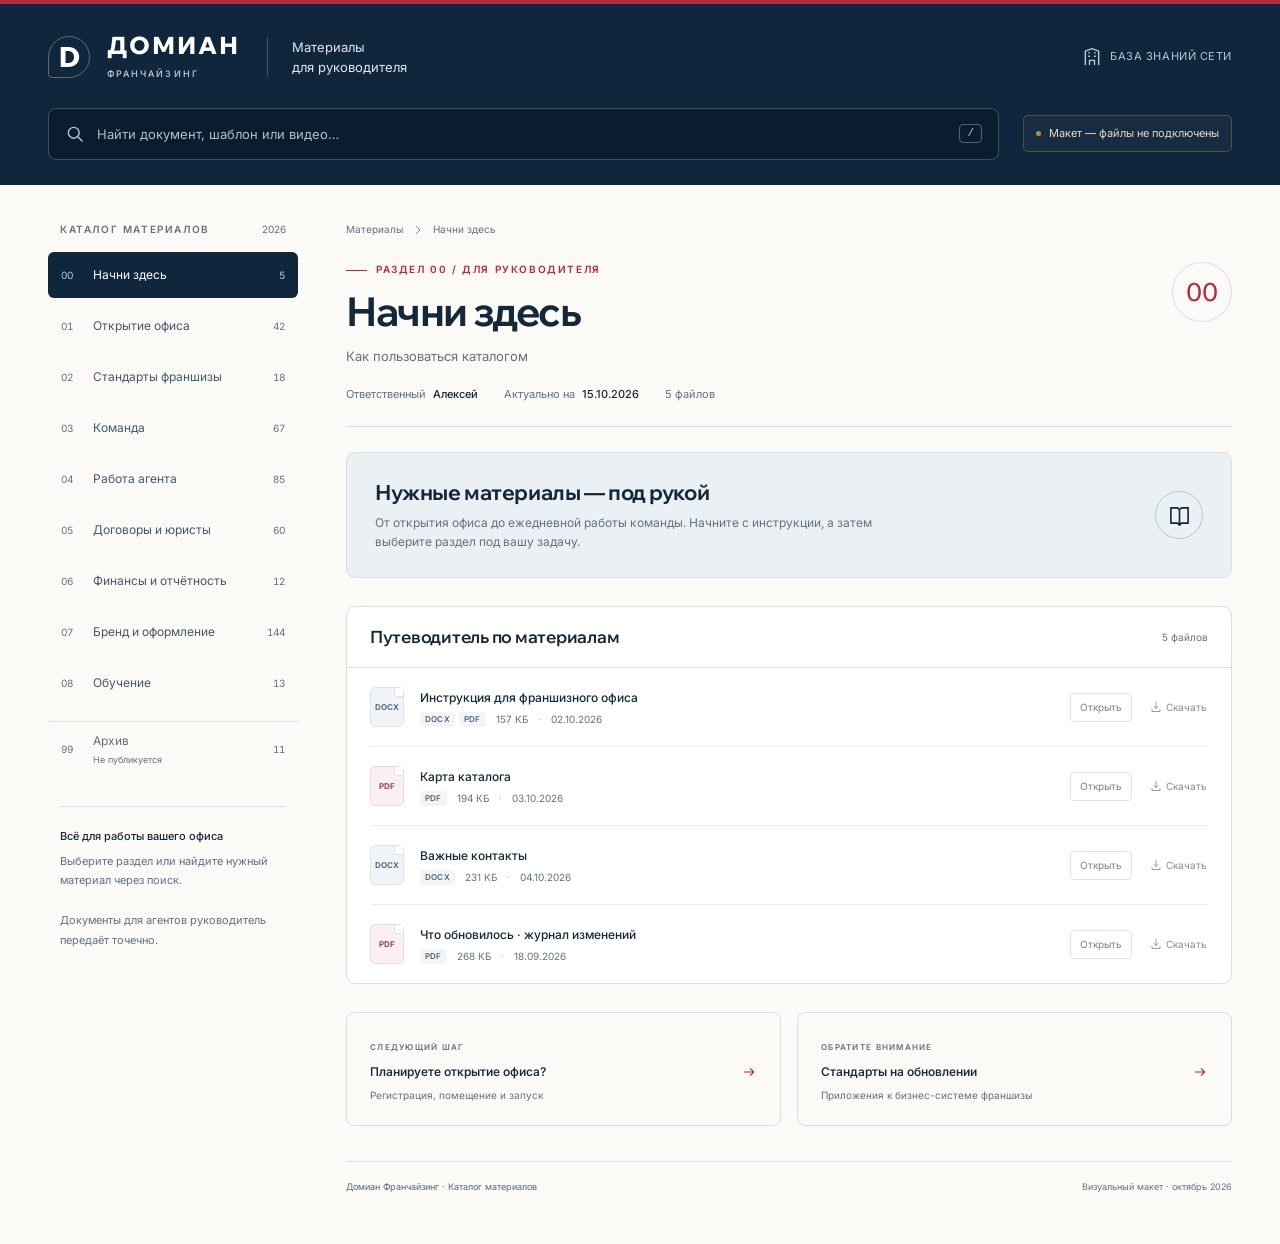
==== mockup/index.html @ 54fdcfd4 "Add franchise materials catalog visual mockup" ====
<!doctype html>
<html lang="ru">
<head>
  <meta charset="utf-8">
  <meta name="viewport" content="width=device-width, initial-scale=1">
  <meta name="theme-color" content="#10263c">
  <meta name="description" content="Визуальный макет каталога материалов Домиан Франчайзинг для руководителей офисов. Файлы не подключены.">
  <title>Материалы для руководителя — Домиан Франчайзинг</title>
  <link rel="preconnect" href="https://fonts.googleapis.com">
  <link rel="preconnect" href="https://fonts.gstatic.com" crossorigin>
  <link href="https://fonts.googleapis.com/css2?family=Inter:wght@400;450;500;550;600;650;700&family=Wix+Madefor+Display:wght@400;500;600;700;800&display=swap" rel="stylesheet">
  <style>
    :root { --navy:#10263c; --navy-deep:#0a1d2f; --red:#b7273d; --ink:#14283a; --muted:#617182; --line:#d7e0e6; --light:#eaf0f4; --cream:#fbfaf7; --gold:#b58b43; --green:#2e7468; }
    * { box-sizing:border-box; }
    html { scroll-behavior:smooth; scroll-padding-top:24px; }
    body { margin:0; background:var(--cream); color:var(--ink); font-family:Inter,sans-serif; font-size:14px; line-height:1.55; -webkit-font-smoothing:antialiased; }
    button,input,select { font:inherit; }
    button,a,input,select,summary,[tabindex] { -webkit-tap-highlight-color:transparent; }
    button,a,summary { touch-action:manipulation; }
    a { color:inherit; text-decoration:none; }
    button { cursor:pointer; }
    :focus-visible { outline:3px solid var(--gold); outline-offset:4px; }
    h1,h2,h3,p { margin:0; }
    h1,h2,h3,.wordmark { font-family:'Wix Madefor Display',sans-serif; }
    svg { width:20px; height:20px; fill:none; stroke:currentColor; stroke-width:1.7; stroke-linecap:round; stroke-linejoin:round; flex-shrink:0; }
    .skip { position:fixed; top:8px; left:8px; z-index:10; padding:10px 18px; background:white; transform:translateY(-150%); }
    .skip:focus { transform:none; }
    .header { background:var(--navy); color:white; border-top:4px solid var(--red); }
    .header-inner { max-width:1456px; margin:auto; padding:29px 48px 25px; }
    .brand-row { display:flex; align-items:center; justify-content:space-between; gap:24px; }
    .brand { display:flex; align-items:center; gap:17px; }
    .monogram { display:grid; place-items:center; width:42px; height:42px; border:1px solid #ffffff50; border-radius:50% 50% 50% 4px; font:800 28px 'Wix Madefor Display',sans-serif; }
    .wordmark { font-size:24px; font-weight:800; line-height:1; letter-spacing:.08em; }
    .brand-sub { display:block; margin-top:7px; font-size:9px; font-weight:500; letter-spacing:.23em; text-transform:uppercase; color:#c5d2dd; }
    .header-title { padding-left:24px; margin-left:10px; border-left:1px solid #ffffff35; color:#e0e7ed; font-size:13px; }
    .audience { display:flex; gap:8px; align-items:center; color:#b7c8d7; font-size:11px; letter-spacing:.05em; }
    .search-row { display:flex; align-items:center; gap:24px; margin-top:27px; }
    .search-box { display:flex; align-items:center; gap:12px; flex:1; position:relative; min-width:0; background:var(--navy-deep); border:1px solid #3d5062; border-radius:8px; padding:0 16px; color:#b7c8d7; }
    .search-box:focus-within { border-color:#b5c7d7; box-shadow:0 0 0 2px #ffffff10; }
    .search-box input { width:100%; min-width:0; background:transparent; border:0; padding:15px 0; color:white; outline:none; font-size:13px; }
    .search-box input::placeholder { color:#b0bfcb; opacity:1; }
    input[type=search]::-webkit-search-cancel-button { display:none; }
    .search-key { font-size:11px; border:1px solid #536475; border-radius:4px; padding:0 7px; }
    .clear-search { display:grid; place-items:center; border:0; padding:4px; color:white; background:none; }
    [hidden] { display:none!important; }
    .mockup-label { display:flex; gap:8px; align-items:center; white-space:nowrap; color:#e8dbbd; background:#ffffff08; border:1px solid #b58b4360; border-radius:5px; padding:9px 12px; font-size:11px; }
    .dot { width:5px; height:5px; border-radius:50%; background:var(--gold); flex-shrink:0; }
    .layout { display:grid; grid-template-columns:250px minmax(0,1fr); gap:48px; max-width:1456px; margin:0 auto; padding:37px 48px 50px; align-items:start; }
    .sidebar { position:sticky; top:25px; }
    .eyebrow { text-transform:uppercase; font-size:10px; font-weight:600; letter-spacing:.16em; color:var(--muted); }
    .nav-heading { display:flex; justify-content:space-between; align-items:center; padding:0 12px; margin-bottom:15px; }
    .edition { font-size:10px; color:var(--muted); }
    .nav-list { display:flex; flex-direction:column; gap:5px; }
    .nav-link { display:grid; grid-template-columns:25px 1fr auto; align-items:center; gap:7px; min-height:46px; padding:10px 12px; border-radius:6px; font-size:12px; color:#42596c; border:1px solid transparent; transition:background .15s; }
    .nav-link:hover { background:var(--light); }
    .nav-link[aria-current=page] { background:var(--navy); color:white; }
    .nav-number { font-size:10px; color:var(--muted); font-variant-numeric:tabular-nums; }
    .nav-link[aria-current=page] .nav-number { color:#bdcbd6; }
    .nav-count { font-size:10px; color:var(--muted); font-variant-numeric:tabular-nums; }
    .nav-link[aria-current=page] .nav-count { color:#c5d2dd; }
    .archive-link { border-top:1px solid var(--line); margin-top:10px; border-radius:0; color:var(--muted); }
    .sidebar-note { border-top:1px solid var(--line); margin:28px 12px 0; padding-top:20px; font-size:11px; color:var(--muted); line-height:1.8; }
    .sidebar-note strong { display:block; font-weight:500; color:var(--ink); margin-bottom:5px; }
    .mobile-nav { display:none; }
    main { min-width:0; }
    .breadcrumb { display:flex; align-items:center; gap:9px; color:var(--muted); font-size:10px; margin-bottom:25px; }
    .breadcrumb svg { width:12px; height:12px; }
    .section-top { display:flex; align-items:flex-start; justify-content:space-between; gap:20px; }
    .section-kicker { display:flex; align-items:center; gap:9px; color:var(--red); margin-bottom:10px; }
    .section-kicker::before { content:''; width:21px; height:1px; background:var(--red); }
    h1 { font-size:40px; line-height:1.15; font-weight:700; letter-spacing:-.035em; }
    .description { font-size:13px; color:var(--muted); margin-top:12px; max-width:600px; }
    .section-stamp { display:grid; place-items:center; border:1px solid var(--line); border-radius:50%; width:60px; height:60px; flex-shrink:0; color:var(--red); font-family:'Wix Madefor Display',sans-serif; font-size:25px; font-weight:500; }
    .meta { display:flex; flex-wrap:wrap; gap:10px 26px; padding:20px 0 23px; margin-bottom:25px; border-bottom:1px solid var(--line); font-size:11px; color:var(--muted); }
    .meta strong { font-weight:500; color:var(--ink); margin-left:7px; }
    .meta .unassigned { color:var(--muted); }
    .welcome { display:grid; grid-template-columns:1fr auto; gap:26px; background:var(--light); border:1px solid var(--line); border-radius:9px; padding:26px 28px; margin-bottom:28px; }
    .welcome h2 { font-size:21px; line-height:1.25; letter-spacing:-.02em; margin-bottom:9px; }
    .welcome p { color:var(--muted); font-size:12px; max-width:530px; }
    .welcome-symbol { align-self:center; display:grid; place-items:center; width:48px; height:48px; border:1px solid #b9c8d3; border-radius:50%; color:var(--navy); }
    .welcome-symbol svg { width:23px; height:23px; }
    .card { background:white; border:1px solid var(--line); border-radius:9px; margin-bottom:20px; overflow:visible; }
    .card-heading { display:flex; gap:15px; justify-content:space-between; align-items:center; padding:19px 23px; border-bottom:1px solid var(--line); }
    .card h2 { font-size:17px; font-weight:650; line-height:1.3; letter-spacing:-.015em; }
    .card-count { font-size:10px; color:var(--muted); white-space:nowrap; }
    .group-note { margin-top:6px; color:var(--muted); font-size:10px; }
    .file-row { display:grid; grid-template-columns:36px minmax(0,1fr) auto; gap:14px; align-items:center; margin:0 23px; padding:19px 0; border-bottom:1px solid #e8edf1; }
    .file-list > :last-child, .set-items > :last-child { border-bottom:0; }
    .file-icon { width:34px; height:40px; background:#f1f4f7; border:1px solid #dce4eb; border-radius:5px; display:grid; place-items:center; font-size:8px; letter-spacing:.02em; font-weight:700; color:#526b84; position:relative; }
    .file-icon::after { content:''; position:absolute; right:0; top:0; width:8px; height:8px; border-left:1px solid #dce4eb; border-bottom:1px solid #dce4eb; background:white; border-bottom-left-radius:3px; }
    .file-icon.pdf { color:#a3404d; background:#faf0f1; border-color:#edd9dc; }
    .file-icon.sheet { color:var(--green); background:#edf5f1; border-color:#d7e8e0; }
    .file-icon.video { color:var(--gold); background:#f8f3e9; border-color:#e8dfcd; }
    .file-icon.video svg { width:16px; height:16px; }
    .file-name { font-size:12px; font-weight:500; line-height:1.6; overflow-wrap:anywhere; }
    .file-meta { display:flex; flex-wrap:wrap; align-items:center; gap:5px 10px; font-size:10px; color:var(--muted); margin-top:5px; }
    .formats { display:inline-flex; flex-wrap:wrap; gap:4px; }
    .format-badge { color:#516476; background:#f2f5f7; border-radius:3px; padding:1px 5px; font-size:8px; font-weight:600; letter-spacing:.03em; }
    .file-date::before { content:'·'; margin-right:10px; color:#a6b1bb; }
    .update { display:inline-block; font-size:9px; color:#8c641e; background:#f7f0e1; border:1px solid #eee0bf; padding:1px 6px; border-radius:3px; margin-left:8px; vertical-align:middle; white-space:nowrap; font-weight:450; }
    .actions { display:flex; align-items:center; gap:8px; }
    .action-wrap { display:inline-flex; position:relative; border-radius:4px; cursor:not-allowed; }
    .action-wrap::after { content:attr(data-tooltip); position:absolute; z-index:5; right:0; bottom:calc(100% + 8px); white-space:nowrap; background:var(--navy); color:white; border-radius:4px; font-size:10px; padding:7px 10px; visibility:hidden; opacity:0; pointer-events:none; }
    .action-wrap:hover::after,.action-wrap:focus-visible::after { opacity:1; visibility:visible; }
    .file-action { border:1px solid #dce3e9; color:#718292; background:white; border-radius:4px; padding:6px 9px; font-size:10px; cursor:not-allowed; pointer-events:none; white-space:nowrap; }
    .file-action.secondary { color:#7e8d9a; border-color:transparent; padding-right:0; }
    .file-action svg { width:12px; height:12px; vertical-align:-2px; margin-right:4px; }
    .subgroup-title { padding:12px 23px; background:#f6f8fa; border-bottom:1px solid var(--line); color:#52697a; font-size:10px; font-weight:600; letter-spacing:.04em; }
    details > summary { list-style:none; cursor:pointer; }
    details > summary::-webkit-details-marker { display:none; }
    .disclosure { display:flex; align-items:center; gap:10px; }
    .chevron { width:15px; height:15px; transition:transform .15s; }
    details[open] > summary .chevron { transform:rotate(90deg); }
    .set { margin:0 23px; border-bottom:1px solid #e8edf1; }
    .set > summary.file-row { margin:0; border-bottom:0; }
    .set-label { display:inline-flex; align-items:center; gap:5px; margin-left:8px; color:var(--muted); font-size:10px; font-weight:400; }
    .set-items { border-left:2px solid var(--line); margin:0 0 15px 16px; padding-left:14px; }
    .set-items .file-row { margin:0; grid-template-columns:30px minmax(0,1fr) auto; gap:10px; padding:14px 0; }
    .set-items .file-icon { width:28px; height:34px; font-size:7px; }
    details.card:not([open]) > .card-heading { border-bottom:0; }
    .archive { color:#68737d; }
    .archive .section-stamp,.archive .section-kicker { color:#78828a; }
    .archive .section-kicker::before { background:#78828a; }
    .archive .card { background:#f0f1f1; border-color:#d8dddd; }
    .archive .file-icon { filter:grayscale(1); }
    .archive-warning { padding:15px 19px; border:1px solid #d8dddd; background:#edeff0; border-radius:6px; font-size:11px; margin-bottom:22px; }
    .next-grid { display:grid; grid-template-columns:1fr 1fr; gap:16px; margin:28px 0; }
    .next-link { display:block; padding:21px 23px; border:1px solid var(--line); border-radius:8px; background:transparent; transition:border-color .15s,background .15s; }
    .next-link:hover { border-color:#9bafbf; background:white; }
    .next-link .eyebrow { font-size:8px; margin-bottom:9px; }
    .next-link strong { display:flex; justify-content:space-between; align-items:center; font-weight:550; font-size:12px; gap:12px; }
    .next-link svg { width:16px; height:16px; color:var(--red); }
    .next-link p { color:var(--muted); font-size:10px; margin-top:7px; }
    .footer { display:flex; flex-wrap:wrap; justify-content:space-between; gap:10px; border-top:1px solid var(--line); margin-top:35px; padding-top:18px; color:var(--muted); font-size:9px; }
    .footer span:first-child { color:#52697a; }
    .search-status { color:var(--muted); font-size:12px; margin:10px 0 25px; }
    .result-section { margin-top:26px; }
    .result-heading { display:flex; justify-content:space-between; align-items:center; margin-bottom:12px; gap:12px; }
    .result-heading a { display:flex; align-items:center; gap:10px; font-family:'Wix Madefor Display',sans-serif; font-size:17px; font-weight:600; }
    .result-heading .nav-number { color:var(--red); }
    .result-context { font-size:9px; color:var(--muted); margin-bottom:3px; }
    .empty { padding:45px 28px; text-align:center; border:1px dashed var(--line); border-radius:9px; }
    .empty h2 { font-size:22px; margin-bottom:8px; }
    .empty p { color:var(--muted); font-size:12px; }
    .reset { margin-top:20px; border:1px solid var(--line); background:white; border-radius:5px; padding:9px 16px; color:var(--ink); font-size:12px; }
    .sr-only { position:absolute; width:1px; height:1px; padding:0; margin:-1px; overflow:hidden; clip:rect(0,0,0,0); white-space:nowrap; border:0; }
    @media(min-width:1500px) { .header-inner { padding-top:34px; padding-bottom:29px; } .layout { padding-top:44px; } }
    @media(max-width:1150px) { .header-inner { padding-left:28px; padding-right:28px; } .layout { padding-left:28px; padding-right:28px; grid-template-columns:220px minmax(0,1fr); gap:30px; } .header-title { font-size:11px; } .file-row { margin:0 19px; gap:12px; } .file-row .actions { gap:2px; } .file-action { font-size:9px; padding:6px; } .card-heading { padding:18px 19px; } }
    @media(max-width:900px) and (min-width:761px) { .file-row { grid-template-columns:34px minmax(0,1fr); } .actions { grid-column:2; } .audience { display:none; } .mockup-label { font-size:9px; padding:9px; } .search-row { gap:15px; } }
    @media(max-width:760px) { .header-inner { padding:23px 20px 20px; } .brand { gap:12px; } .wordmark { font-size:21px; } .brand-sub { font-size:8px; } .monogram { width:36px; height:36px; font-size:24px; } .header-title { margin:0; padding-left:17px; max-width:185px; font-size:11px; } .audience { display:none; } .search-row { margin-top:22px; flex-wrap:wrap; gap:12px; } .search-box { flex-basis:100%; } .search-box input { font-size:12px; } .mockup-label { border:0; background:none; padding:0; font-size:10px; } .search-key { display:none; } .layout { display:block; padding:21px 20px 30px; } .sidebar { display:none; } .mobile-nav { display:block; margin-bottom:24px; } .mobile-nav label { display:block; margin-bottom:8px; } .mobile-nav select { width:100%; border:1px solid var(--line); color:var(--ink); background:white; border-radius:6px; min-height:46px; padding:11px 12px; font-size:12px; } .breadcrumb { margin-bottom:20px; } h1 { font-size:33px; } .section-stamp { width:48px; height:48px; font-size:21px; } .description { font-size:12px; } .meta { gap:9px 20px; font-size:10px; padding-bottom:19px; margin-bottom:20px; } .welcome { padding:22px; gap:12px; } .welcome h2 { font-size:20px; } .welcome p { font-size:11px; } .welcome-symbol { display:none; } .card-heading { padding:17px; } .card h2 { font-size:16px; } .file-row { grid-template-columns:30px minmax(0,1fr); margin:0 17px; gap:10px; padding:17px 0; } .file-icon { width:28px; height:34px; font-size:7px; } .file-name { font-size:12px; } .file-meta { font-size:9px; gap:4px 8px; } .file-date::before { margin-right:8px; } .actions { grid-column:2; gap:9px; } .file-action { font-size:10px; padding:6px 9px; } .set { margin:0 17px; } .set > summary.file-row { grid-template-columns:30px minmax(0,1fr) 15px; } .set-items { margin-left:4px; padding-left:10px; } .set-items .file-row { grid-template-columns:28px minmax(0,1fr); } .set-label { display:flex; margin-left:0; margin-top:3px; } .subgroup-title { padding-left:17px; } .next-grid { gap:12px; } .next-link { padding:17px; } .next-link strong { font-size:11px; } .next-link p { font-size:9px; } .result-heading a { font-size:16px; } .result-context { font-size:9px; } .card-count { font-size:9px; } }
    @media(max-width:400px) { .header-title { max-width:126px; padding-left:12px; font-size:10px; } .brand { gap:9px; } .wordmark { font-size:19px; } .brand-sub { letter-spacing:.17em; } h1 { font-size:30px; } .section-top { gap:10px; } .next-grid { grid-template-columns:1fr; } .update { margin-left:0; display:table; margin-top:4px; } }
    @media(prefers-reduced-motion:reduce) { html { scroll-behavior:auto; } * { transition:none!important; } }
  </style>
</head>
<body>
  <a class="skip" href="#content">Перейти к материалам</a>
  <header class="header">
    <div class="header-inner">
      <div class="brand-row">
        <a href="#section-00" class="brand" aria-label="Домиан Франчайзинг · Материалы для руководителя">
          <span class="monogram" aria-hidden="true">D</span>
          <span><span class="wordmark">ДОМИАН</span><span class="brand-sub">Франчайзинг</span></span>
          <span class="header-title">Материалы<br>для руководителя</span>
        </a>
        <span class="audience"><svg viewBox="0 0 24 24" aria-hidden="true"><path d="M4 21V5l8-3 8 3v16M9 21v-5h6v5M8 7h1m6 0h1M8 11h1m6 0h1"/></svg>БАЗА ЗНАНИЙ СЕТИ</span>
      </div>
      <div class="search-row">
        <div class="search-box">
          <svg viewBox="0 0 24 24" aria-hidden="true"><circle cx="10.5" cy="10.5" r="6.5"/><path d="m16 16 4.5 4.5"/></svg>
          <label class="sr-only" for="search">Поиск по всем файлам</label>
          <input type="search" id="search" placeholder="Найти документ, шаблон или видео…" autocomplete="off" spellcheck="false" aria-controls="content">
          <kbd class="search-key" aria-hidden="true">/</kbd>
          <button class="clear-search" id="clear-search" aria-label="Очистить поиск" hidden>×</button>
        </div>
        <span class="mockup-label"><span class="dot"></span>Макет — файлы не подключены</span>
      </div>
    </div>
  </header>
  <div class="layout">
    <aside class="sidebar">
      <div class="nav-heading"><span class="eyebrow">Каталог материалов</span><span class="edition">2026</span></div>
      <nav class="nav-list" id="navigation" aria-label="Разделы каталога"></nav>
      <div class="sidebar-note"><strong>Всё для работы вашего офиса</strong>Выберите раздел или найдите нужный материал через поиск.<br><br>Документы для агентов руководитель передаёт точечно.</div>
    </aside>
    <div class="main-column">
      <div class="mobile-nav"><label class="eyebrow" for="section-select">Раздел каталога</label><select id="section-select"></select></div>
      <main id="content" tabindex="-1"></main>
    </div>
  </div>
  <div id="announcement" class="sr-only" role="status" aria-live="polite" aria-atomic="true"></div>
  <noscript><p style="padding:24px">Включите JavaScript, чтобы открыть разделы каталога и поиск по материалам.</p></noscript>
  <script>
    // ДАННЫЕ КАТАЛОГА. Редактируйте этот массив: разделы → группы → файлы.
    // formats — доступные форматы; size — общий размер; date — ГГГГ-ММ-ДД.
    // update: true — на обновлении; items — раскрываемый набор; collapsed — закрытая группа.
    // Количество файлов: один формат = один файл; у набора считаются файлы внутри.
    const catalog = [
  {
    "id": "00",
    "title": "Начни здесь",
    "description": "Как пользоваться каталогом",
    "owner": "Алексей",
    "date": "2026-10-15",
    "groups": [
      {
        "title": "Путеводитель по материалам",
        "files": [
          {
            "title": "Инструкция для франшизного офиса",
            "formats": [
              "DOCX",
              "PDF"
            ],
            "size": "157 КБ",
            "date": "2026-10-02"
          },
          {
            "title": "Карта каталога",
            "formats": [
              "PDF"
            ],
            "size": "194 КБ",
            "date": "2026-10-03"
          },
          {
            "title": "Важные контакты",
            "formats": [
              "DOCX"
            ],
            "size": "231 КБ",
            "date": "2026-10-04"
          },
          {
            "title": "Что обновилось · журнал изменений",
            "formats": [
              "PDF"
            ],
            "size": "268 КБ",
            "date": "2026-09-18"
          }
        ]
      }
    ]
  },
  {
    "id": "01",
    "title": "Открытие офиса",
    "description": "От регистрации до открытия",
    "owner": "Не назначен",
    "date": "2026-10-15",
    "groups": [
      {
        "title": "Регистрация ИП/ООО",
        "files": [
          {
            "title": "Заполнить форму Р21001 · шаг 1",
            "formats": [
              "DOCX",
              "PDF"
            ],
            "size": "305 КБ",
            "date": "2026-10-06"
          },
          {
            "title": "Оплатить госпошлину · шаг 2",
            "formats": [
              "DOCX",
              "PDF"
            ],
            "size": "342 КБ",
            "date": "2026-10-07"
          },
          {
            "title": "Выбрать ОКВЭД · шаг 3",
            "formats": [
              "DOCX",
              "PDF"
            ],
            "size": "379 КБ",
            "date": "2026-10-08"
          },
          {
            "title": "Уведомление о переходе на УСН · шаг 4",
            "formats": [
              "DOCX",
              "PDF"
            ],
            "size": "416 КБ",
            "date": "2026-09-22"
          },
          {
            "title": "Собрать документы для ИФНС · шаг 5",
            "formats": [
              "DOCX",
              "PDF"
            ],
            "size": "453 КБ",
            "date": "2026-10-10"
          },
          {
            "title": "Получить ЕГРИП · шаг 6",
            "formats": [
              "DOCX",
              "PDF"
            ],
            "size": "490 КБ",
            "date": "2026-10-11"
          },
          {
            "title": "Бланк Р21001",
            "formats": [
              "DOC"
            ],
            "size": "527 КБ",
            "date": "2026-10-12"
          },
          {
            "title": "Бланк Р13001",
            "formats": [
              "PDF"
            ],
            "size": "564 КБ",
            "date": "2026-09-26"
          },
          {
            "title": "Бланк Р14001",
            "formats": [
              "PDF"
            ],
            "size": "601 КБ",
            "date": "2026-10-14"
          },
          {
            "title": "Бланк уведомления УСН",
            "formats": [
              "XLS"
            ],
            "size": "638 КБ",
            "date": "2026-10-01"
          },
          {
            "title": "Регламент открытия ОКВЭД в ООО",
            "formats": [
              "DOCX",
              "PDF"
            ],
            "size": "675 КБ",
            "date": "2026-10-02"
          }
        ]
      },
      {
        "title": "Поиск и аренда офиса",
        "files": [
          {
            "title": "Мониторинг баз недвижимости · шаг 1",
            "formats": [
              "DOCX",
              "PDF"
            ],
            "size": "712 КБ",
            "date": "2026-09-15"
          },
          {
            "title": "Осмотр и отбор помещения · шаг 2",
            "formats": [
              "DOCX",
              "PDF"
            ],
            "size": "749 КБ",
            "date": "2026-10-04"
          },
          {
            "title": "Техническое согласование · шаг 3",
            "formats": [
              "DOCX",
              "PDF"
            ],
            "size": "786 КБ",
            "date": "2026-10-05"
          },
          {
            "title": "Договор с арендодателем · шаг 4",
            "formats": [
              "DOCX",
              "PDF"
            ],
            "size": "823 КБ",
            "date": "2026-10-06"
          },
          {
            "title": "Договор аренды нежилого помещения",
            "formats": [
              "DOCX",
              "PDF"
            ],
            "size": "860 КБ",
            "date": "2026-09-19"
          },
          {
            "title": "Как выбрать офис · видео",
            "formats": [
              "MP4"
            ],
            "size": "106 МБ",
            "date": "2026-10-08"
          }
        ]
      },
      {
        "title": "Запуск офиса",
        "files": [
          {
            "title": "Оформить офис · шаг 1",
            "formats": [
              "DOCX",
              "PDF"
            ],
            "size": "154 КБ",
            "date": "2026-10-09"
          },
          {
            "title": "Мероприятие и бюджет · шаг 2",
            "formats": [
              "DOCX",
              "PDF"
            ],
            "size": "191 КБ",
            "date": "2026-10-10"
          },
          {
            "title": "Пригласить гостей · шаг 3",
            "formats": [
              "DOCX",
              "PDF"
            ],
            "size": "228 КБ",
            "date": "2026-09-23"
          },
          {
            "title": "Провести открытие · шаг 4",
            "formats": [
              "DOCX",
              "PDF"
            ],
            "size": "265 КБ",
            "date": "2026-10-12"
          },
          {
            "title": "Фото- и видеоотчёт · шаг 5",
            "formats": [
              "DOCX",
              "PDF"
            ],
            "size": "302 КБ",
            "date": "2026-10-13"
          },
          {
            "title": "Рекомендации по оргтехнике",
            "formats": [
              "PDF"
            ],
            "size": "339 КБ",
            "date": "2026-10-14"
          },
          {
            "title": "Рекламные партнёры",
            "formats": [
              "DOCX",
              "PDF"
            ],
            "size": "376 КБ",
            "date": "2026-09-27"
          }
        ]
      }
    ]
  },
  {
    "id": "02",
    "title": "Стандарты франшизы",
    "description": "Бизнес-система правообладателя, приложения 1–17",
    "owner": "Не назначен",
    "date": "2026-10-15",
    "groups": [
      {
        "title": "Приложения к бизнес-системе",
        "files": [
          {
            "title": "Приём на работу, оплата труда, рабочие процессы · приложения 1–4",
            "formats": [
              "DOCX",
              "PDF"
            ],
            "size": "413 КБ",
            "date": "2026-10-02",
            "update": true
          },
          {
            "title": "Мотивационные программы и акции · приложения 5–6",
            "formats": [
              "DOCX",
              "PDF"
            ],
            "size": "450 КБ",
            "date": "2026-10-03",
            "update": true
          },
          {
            "title": "Личные уровни, стипендии, путешествия · приложения 7–10",
            "formats": [
              "DOCX",
              "PDF"
            ],
            "size": "487 КБ",
            "date": "2026-10-04",
            "update": true
          },
          {
            "title": "Мотивация, начисления Авито, бонусы · приложения 11–12",
            "formats": [
              "DOCX",
              "PDF"
            ],
            "size": "524 КБ",
            "date": "2026-09-16",
            "update": true
          },
          {
            "title": "Этика · приложение 13",
            "formats": [
              "DOCX",
              "PDF"
            ],
            "size": "561 КБ",
            "date": "2026-10-06",
            "update": true
          },
          {
            "title": "Учёт задатка и расчёт зарплат · приложение 14",
            "formats": [
              "DOCX",
              "PDF"
            ],
            "size": "598 КБ",
            "date": "2026-10-07",
            "update": true
          },
          {
            "title": "Открытие франшизного офиса сотрудником · приложение 15",
            "formats": [
              "DOCX",
              "PDF"
            ],
            "size": "635 КБ",
            "date": "2026-10-08",
            "update": true
          },
          {
            "title": "Повышение эффективности офисов · приложение 16",
            "formats": [
              "DOCX",
              "PDF"
            ],
            "size": "672 КБ",
            "date": "2026-09-20",
            "update": true
          },
          {
            "title": "Услуги правообладателя · приложение 17",
            "formats": [
              "DOCX",
              "PDF"
            ],
            "size": "709 КБ",
            "date": "2026-10-10",
            "update": true
          }
        ]
      }
    ]
  },
  {
    "id": "03",
    "title": "Команда",
    "description": "Набор, ввод, управление, мотивация",
    "owner": "HR-отдел",
    "date": "2026-10-15",
    "groups": [
      {
        "title": "Набор агентов",
        "files": [
          {
            "title": "Визитки · шаг 1",
            "formats": [
              "DOCX",
              "PDF"
            ],
            "size": "746 КБ",
            "date": "2026-10-11"
          },
          {
            "title": "Оповестить знакомых · шаг 2",
            "formats": [
              "DOCX",
              "PDF"
            ],
            "size": "783 КБ",
            "date": "2026-10-12"
          },
          {
            "title": "Случайные контакты · шаг 3",
            "formats": [
              "DOCX",
              "PDF"
            ],
            "size": "820 КБ",
            "date": "2026-09-24"
          },
          {
            "title": "Разместить вакансию · шаг 4",
            "formats": [
              "DOCX",
              "PDF"
            ],
            "size": "857 КБ",
            "date": "2026-10-14"
          },
          {
            "title": "Принять входящие · шаг 5",
            "formats": [
              "DOCX",
              "PDF"
            ],
            "size": "894 КБ",
            "date": "2026-10-01"
          },
          {
            "title": "Пригласить агентов · шаг 6",
            "formats": [
              "DOCX",
              "PDF"
            ],
            "size": "151 КБ",
            "date": "2026-10-02"
          },
          {
            "title": "Отобрать претендентов · шаг 7",
            "formats": [
              "DOCX",
              "PDF"
            ],
            "size": "188 КБ",
            "date": "2026-09-28"
          },
          {
            "title": "Анкета претендента и согласие",
            "formats": [
              "DOCX",
              "PDF"
            ],
            "size": "225 КБ",
            "date": "2026-10-04"
          },
          {
            "title": "Презентация АН Домиан для новичков",
            "formats": [
              "PDF"
            ],
            "size": "262 КБ",
            "date": "2026-10-05"
          },
          {
            "title": "Приглашение на мероприятие",
            "formats": [
              "DOCX",
              "PDF"
            ],
            "size": "299 КБ",
            "date": "2026-10-06"
          },
          {
            "title": "Формула миллион",
            "formats": [
              "DOCX",
              "PDF"
            ],
            "size": "336 КБ",
            "date": "2026-09-17"
          }
        ]
      },
      {
        "title": "Ввод в работу",
        "files": [
          {
            "title": "Агентский договор",
            "formats": [
              "DOCX",
              "PDF"
            ],
            "size": "373 КБ",
            "date": "2026-10-08"
          },
          {
            "title": "Должностная инструкция агента",
            "formats": [
              "DOCX",
              "PDF"
            ],
            "size": "410 КБ",
            "date": "2026-10-09"
          },
          {
            "title": "Регистрация и передача новых сотрудников",
            "formats": [
              "DOCX",
              "PDF"
            ],
            "size": "447 КБ",
            "date": "2026-10-10"
          },
          {
            "title": "Система ввода нового агента",
            "formats": [
              "DOCX",
              "PDF"
            ],
            "size": "484 КБ",
            "date": "2026-09-21"
          },
          {
            "title": "Чек-лист ввода агента",
            "formats": [
              "DOCX",
              "PDF"
            ],
            "size": "521 КБ",
            "date": "2026-10-12"
          },
          {
            "title": "Чек-лист · Знакомство с офисом",
            "formats": [
              "DOCX",
              "PDF"
            ],
            "size": "558 КБ",
            "date": "2026-10-13"
          },
          {
            "title": "Принятие в партнёры",
            "formats": [
              "DOCX",
              "PDF"
            ],
            "size": "595 КБ",
            "date": "2026-10-14"
          },
          {
            "title": "Увольнение агента",
            "formats": [
              "DOCX",
              "PDF"
            ],
            "size": "632 КБ",
            "date": "2026-09-25"
          }
        ]
      },
      {
        "title": "Управление",
        "files": [
          {
            "title": "Руководство по управлению",
            "formats": [
              "DOCX",
              "PDF"
            ],
            "size": "669 КБ",
            "date": "2026-10-02"
          },
          {
            "title": "Проведение планёрок",
            "formats": [
              "DOCX",
              "PDF"
            ],
            "size": "706 КБ",
            "date": "2026-10-03"
          },
          {
            "title": "План работы агента",
            "formats": [
              "XLSX"
            ],
            "size": "743 КБ",
            "date": "2026-10-04"
          },
          {
            "title": "Система обучения",
            "formats": [
              "DOCX",
              "PDF"
            ],
            "size": "780 КБ",
            "date": "2026-09-14"
          },
          {
            "title": "Депозит за обучение · регламент и реестр",
            "formats": [
              "XLSX"
            ],
            "size": "817 КБ",
            "date": "2026-10-06"
          }
        ]
      },
      {
        "title": "Мотивация и условия",
        "files": [
          {
            "title": "Мотивация карьерного роста · 2026",
            "formats": [
              "DOCX",
              "PDF"
            ],
            "size": "854 КБ",
            "date": "2026-10-07"
          },
          {
            "title": "Рекламные возможности агента за счёт компании",
            "formats": [
              "DOCX",
              "PDF"
            ],
            "size": "891 КБ",
            "date": "2026-10-08"
          },
          {
            "title": "Реферальные выплаты и передача клиентов",
            "formats": [
              "DOCX",
              "PDF"
            ],
            "size": "148 КБ",
            "date": "2026-09-18"
          }
        ]
      },
      {
        "title": "Мероприятия",
        "files": [
          {
            "title": "Собрание и программа",
            "formats": [
              "DOCX",
              "PDF"
            ],
            "size": "185 КБ",
            "date": "2026-10-10"
          },
          {
            "title": "Новогодний корпоратив",
            "formats": [
              "DOCX",
              "PDF"
            ],
            "size": "222 КБ",
            "date": "2026-10-11"
          },
          {
            "title": "Летний корпоратив",
            "formats": [
              "DOCX",
              "PDF"
            ],
            "size": "259 КБ",
            "date": "2026-10-12"
          },
          {
            "title": "Конгресс",
            "formats": [
              "DOCX",
              "PDF"
            ],
            "size": "296 КБ",
            "date": "2026-09-22"
          },
          {
            "title": "Поездки · программы мероприятий",
            "formats": [
              "PDF"
            ],
            "size": "1,5 МБ",
            "date": "2026-10-04",
            "items": [
              {
                "title": "Поездка · море",
                "formats": [
                  "PDF"
                ],
                "size": "333 КБ",
                "date": "2026-10-14"
              },
              {
                "title": "Поездка · горы",
                "formats": [
                  "PDF"
                ],
                "size": "370 КБ",
                "date": "2026-10-01"
              },
              {
                "title": "Поездка · тёплая страна",
                "formats": [
                  "PDF"
                ],
                "size": "407 КБ",
                "date": "2026-10-02"
              },
              {
                "title": "Поездка · выходные в Европе",
                "formats": [
                  "PDF"
                ],
                "size": "444 КБ",
                "date": "2026-09-26"
              }
            ],
            "itemType": "материал"
          },
          {
            "title": "Выставка · Ярмарка жилья",
            "formats": [
              "DOCX",
              "PDF"
            ],
            "size": "518 КБ",
            "date": "2026-10-05"
          },
          {
            "title": "МБФН",
            "formats": [
              "DOCX",
              "PDF"
            ],
            "size": "555 КБ",
            "date": "2026-10-06"
          }
        ]
      }
    ]
  },
  {
    "id": "04",
    "title": "Работа агента",
    "description": "Методика: вторичка, новостройки, реклама, тетрадь новичка",
    "owner": "Не назначен",
    "date": "2026-10-15",
    "groups": [
      {
        "title": "Вторичка · этапы 1–5",
        "groups": [
          {
            "title": "01 / Подготовка",
            "files": [
              {
                "title": "Выбрать поляну",
                "formats": [
                  "DOCX",
                  "PDF"
                ],
                "size": "592 КБ",
                "date": "2026-09-15"
              },
              {
                "title": "Выбрать тип недвижимости",
                "formats": [
                  "DOCX",
                  "PDF"
                ],
                "size": "629 КБ",
                "date": "2026-10-08"
              },
              {
                "title": "Оповестить о новой профессии",
                "formats": [
                  "DOCX",
                  "PDF"
                ],
                "size": "666 КБ",
                "date": "2026-10-09"
              }
            ]
          },
          {
            "title": "02 / База · исходящие",
            "files": [
              {
                "title": "Собрать информацию об объектах",
                "formats": [
                  "DOCX",
                  "PDF"
                ],
                "size": "703 КБ",
                "date": "2026-10-10"
              },
              {
                "title": "Обзвонить продавцов",
                "formats": [
                  "DOCX",
                  "PDF"
                ],
                "size": "740 КБ",
                "date": "2026-09-19"
              },
              {
                "title": "Подготовиться к осмотру",
                "formats": [
                  "DOCX",
                  "PDF"
                ],
                "size": "777 КБ",
                "date": "2026-10-12"
              },
              {
                "title": "Провести осмотр",
                "formats": [
                  "DOCX",
                  "PDF"
                ],
                "size": "814 КБ",
                "date": "2026-10-13"
              },
              {
                "title": "Сформировать базу",
                "formats": [
                  "DOCX",
                  "PDF"
                ],
                "size": "851 КБ",
                "date": "2026-10-14"
              },
              {
                "title": "Контроль агентов",
                "formats": [
                  "DOCX",
                  "PDF"
                ],
                "size": "888 КБ",
                "date": "2026-09-23"
              }
            ]
          },
          {
            "title": "03 / Реклама · входящие",
            "files": [
              {
                "title": "Запустить рекламную кампанию",
                "formats": [
                  "DOCX",
                  "PDF"
                ],
                "size": "145 КБ",
                "date": "2026-10-02"
              },
              {
                "title": "Принимать входящие",
                "formats": [
                  "DOCX",
                  "PDF"
                ],
                "size": "182 КБ",
                "date": "2026-10-03"
              },
              {
                "title": "Внести покупателей в Домианикс",
                "formats": [
                  "DOCX",
                  "PDF"
                ],
                "size": "219 КБ",
                "date": "2026-10-04"
              }
            ]
          },
          {
            "title": "04 / Показы и продажи",
            "files": [
              {
                "title": "Подготовка к встрече",
                "formats": [
                  "DOCX",
                  "PDF"
                ],
                "size": "256 КБ",
                "date": "2026-09-27"
              },
              {
                "title": "Встреча с покупателем",
                "formats": [
                  "DOCX",
                  "PDF"
                ],
                "size": "293 КБ",
                "date": "2026-10-06"
              },
              {
                "title": "Подбор объекта",
                "formats": [
                  "DOCX",
                  "PDF"
                ],
                "size": "330 КБ",
                "date": "2026-10-07"
              },
              {
                "title": "Торг и согласие сторон",
                "formats": [
                  "DOCX",
                  "PDF"
                ],
                "size": "367 КБ",
                "date": "2026-10-08"
              }
            ]
          },
          {
            "title": "05 / Задаток и сделка",
            "files": [
              {
                "title": "Юрист, место и время сделки",
                "formats": [
                  "DOCX",
                  "PDF"
                ],
                "size": "404 КБ",
                "date": "2026-09-16"
              }
            ]
          }
        ]
      },
      {
        "title": "Реклама объектов",
        "files": [
          {
            "title": "Регламент Авито",
            "formats": [
              "DOCX",
              "PDF"
            ],
            "size": "441 КБ",
            "date": "2026-10-10"
          },
          {
            "title": "Регламент Авито Про",
            "formats": [
              "DOCX",
              "PDF"
            ],
            "size": "478 КБ",
            "date": "2026-10-11"
          },
          {
            "title": "Структура объявления",
            "formats": [
              "DOCX",
              "PDF"
            ],
            "size": "515 КБ",
            "date": "2026-10-12"
          },
          {
            "title": "Примеры текстов объявлений",
            "formats": [
              "DOCX",
              "PDF"
            ],
            "size": "552 КБ",
            "date": "2026-09-20"
          },
          {
            "title": "Бесплатные площадки",
            "formats": [
              "DOCX",
              "PDF"
            ],
            "size": "589 КБ",
            "date": "2026-10-14"
          },
          {
            "title": "Регламент расклейки",
            "formats": [
              "DOCX",
              "PDF"
            ],
            "size": "626 КБ",
            "date": "2026-10-01"
          }
        ]
      },
      {
        "title": "Новостройки",
        "files": [
          {
            "title": "Регламент специалиста по новостройкам",
            "formats": [
              "DOCX",
              "PDF"
            ],
            "size": "663 КБ",
            "date": "2026-10-02"
          },
          {
            "title": "Схема вознаграждения",
            "formats": [
              "DOCX",
              "PDF"
            ],
            "size": "700 КБ",
            "date": "2026-09-24"
          },
          {
            "title": "Объекты отдела новостроек",
            "formats": [
              "DOCX",
              "PDF"
            ],
            "size": "737 КБ",
            "date": "2026-10-04"
          },
          {
            "title": "Регламент работы с застройщиком ВКБН",
            "formats": [
              "DOCX",
              "PDF"
            ],
            "size": "774 КБ",
            "date": "2026-10-05"
          },
          {
            "title": "Образцы · новостройки",
            "formats": [
              "PDF"
            ],
            "size": "2,8 МБ",
            "date": "2026-09-17",
            "items": [
              {
                "title": "Агентский договор · новостройки",
                "formats": [
                  "PDF"
                ],
                "size": "811 КБ",
                "date": "2026-10-06"
              },
              {
                "title": "Акт · новостройки",
                "formats": [
                  "PDF"
                ],
                "size": "848 КБ",
                "date": "2026-09-28"
              },
              {
                "title": "Договор · НМАРКЕТ",
                "formats": [
                  "PDF"
                ],
                "size": "885 КБ",
                "date": "2026-10-08"
              },
              {
                "title": "Договор поиска покупателей · новостройки",
                "formats": [
                  "PDF"
                ],
                "size": "142 КБ",
                "date": "2026-10-09"
              },
              {
                "title": "Уведомление о бронировании · новостройки",
                "formats": [
                  "PDF"
                ],
                "size": "179 КБ",
                "date": "2026-10-10"
              }
            ],
            "itemType": "материал"
          }
        ],
        "owner": "Лозукова Н.Г."
      },
      {
        "title": "Рабочая тетрадь новичка",
        "files": [
          {
            "title": "Рабочая тетрадь",
            "formats": [
              "DOCX",
              "PDF"
            ],
            "size": "253 КБ",
            "date": "2026-10-12"
          },
          {
            "title": "Приложение к тетради",
            "formats": [
              "DOCX",
              "PDF"
            ],
            "size": "290 КБ",
            "date": "2026-10-13"
          },
          {
            "title": "Тетрадь новичка · приложение 1",
            "formats": [
              "DOCX",
              "PDF"
            ],
            "size": "327 КБ",
            "date": "2026-10-14"
          },
          {
            "title": "Тетрадь новичка · приложение 2",
            "formats": [
              "DOCX",
              "PDF"
            ],
            "size": "364 КБ",
            "date": "2026-09-21"
          },
          {
            "title": "Карточка осмотра объекта · приложение 3",
            "formats": [
              "DOCX",
              "PDF"
            ],
            "size": "401 КБ",
            "date": "2026-10-02"
          },
          {
            "title": "Карточка покупателя · приложение 4",
            "formats": [
              "DOCX",
              "PDF"
            ],
            "size": "438 КБ",
            "date": "2026-10-03"
          },
          {
            "title": "Подготовка к продаже · приложение 5",
            "formats": [
              "DOCX",
              "PDF"
            ],
            "size": "475 КБ",
            "date": "2026-10-04"
          },
          {
            "title": "Подготовка объекта к показам · приложение 6",
            "formats": [
              "DOCX",
              "PDF"
            ],
            "size": "512 КБ",
            "date": "2026-09-25"
          },
          {
            "title": "Поведение собственника на показе · приложение 7",
            "formats": [
              "DOCX",
              "PDF"
            ],
            "size": "549 КБ",
            "date": "2026-10-06"
          },
          {
            "title": "План рекламы объекта · приложение 8",
            "formats": [
              "DOCX",
              "PDF"
            ],
            "size": "586 КБ",
            "date": "2026-10-07"
          },
          {
            "title": "Учёт обращений покупателя · приложение 9",
            "formats": [
              "DOCX",
              "PDF"
            ],
            "size": "623 КБ",
            "date": "2026-10-08"
          },
          {
            "title": "Заявка на покупку · приложение 10",
            "formats": [
              "DOCX",
              "PDF"
            ],
            "size": "660 КБ",
            "date": "2026-09-14"
          },
          {
            "title": "Отчёт о работе по объекту · приложение 11",
            "formats": [
              "DOCX",
              "PDF"
            ],
            "size": "697 КБ",
            "date": "2026-10-10"
          }
        ],
        "owner": "Пошивайло М.О."
      }
    ]
  },
  {
    "id": "05",
    "title": "Договоры и юристы",
    "description": "Бланки договоров и регламенты юристов",
    "owner": "Лилекина И.С.",
    "date": "2026-10-15",
    "groups": [
      {
        "title": "С продавцом",
        "files": [
          {
            "title": "Эксклюзивный договор · с продавцом",
            "formats": [
              "DOCX",
              "PDF"
            ],
            "size": "734 КБ",
            "date": "2026-10-11",
            "update": true
          },
          {
            "title": "Возмездный договор · с продавцом",
            "formats": [
              "DOCX",
              "PDF"
            ],
            "size": "771 КБ",
            "date": "2026-10-12",
            "update": true
          },
          {
            "title": "Согласие к договору · с продавцом",
            "formats": [
              "DOCX",
              "PDF"
            ],
            "size": "808 КБ",
            "date": "2026-09-18",
            "update": true
          }
        ]
      },
      {
        "title": "С покупателем",
        "files": [
          {
            "title": "Договор-показник · с покупателем",
            "formats": [
              "DOCX",
              "PDF"
            ],
            "size": "845 КБ",
            "date": "2026-10-14",
            "update": true
          },
          {
            "title": "Договор на комиссию · с покупателем",
            "formats": [
              "DOCX",
              "PDF"
            ],
            "size": "882 КБ",
            "date": "2026-10-01",
            "update": true
          },
          {
            "title": "Согласие к договору · с покупателем",
            "formats": [
              "DOCX",
              "PDF"
            ],
            "size": "139 КБ",
            "date": "2026-10-02",
            "update": true
          },
          {
            "title": "Соглашение о намерении · с покупателем",
            "formats": [
              "DOCX",
              "PDF"
            ],
            "size": "176 КБ",
            "date": "2026-09-22",
            "update": true
          }
        ]
      },
      {
        "title": "ПДКП",
        "files": [
          {
            "title": "ПДКП · квартира · наличные",
            "formats": [
              "DOCX",
              "PDF"
            ],
            "size": "213 КБ",
            "date": "2026-10-04",
            "update": true
          },
          {
            "title": "ПДКП · квартира · ипотека Сбербанк",
            "formats": [
              "DOCX",
              "PDF"
            ],
            "size": "250 КБ",
            "date": "2026-10-05",
            "update": true
          },
          {
            "title": "ПДКП · дом и земля · наличные",
            "formats": [
              "DOCX",
              "PDF"
            ],
            "size": "287 КБ",
            "date": "2026-10-06",
            "update": true
          },
          {
            "title": "ПДКП · дом и земля · ипотека Сбербанк",
            "formats": [
              "DOCX",
              "PDF"
            ],
            "size": "324 КБ",
            "date": "2026-09-26",
            "update": true
          },
          {
            "title": "ПДКП · комната в общежитии",
            "formats": [
              "DOCX",
              "PDF"
            ],
            "size": "361 КБ",
            "date": "2026-10-08",
            "update": true
          },
          {
            "title": "ПДКП · с маткапиталом",
            "formats": [
              "DOCX",
              "PDF"
            ],
            "size": "398 КБ",
            "date": "2026-10-09",
            "update": true
          },
          {
            "title": "ПДКП · маткапитал и наличные",
            "formats": [
              "DOCX",
              "PDF"
            ],
            "size": "435 КБ",
            "date": "2026-10-10",
            "update": true
          },
          {
            "title": "ПДКП · несколько продавцов · ипотека",
            "formats": [
              "DOCX",
              "PDF"
            ],
            "size": "472 КБ",
            "date": "2026-09-15",
            "update": true
          },
          {
            "title": "Допсоглашение · продление срока ПДКП",
            "formats": [
              "DOCX",
              "PDF"
            ],
            "size": "509 КБ",
            "date": "2026-10-12",
            "update": true
          },
          {
            "title": "Соглашение · расторжение ПДКП",
            "formats": [
              "DOCX",
              "PDF"
            ],
            "size": "546 КБ",
            "date": "2026-10-13",
            "update": true
          }
        ]
      },
      {
        "title": "ДКП",
        "files": [
          {
            "title": "ДКП · квартира · наличные",
            "formats": [
              "DOCX",
              "PDF"
            ],
            "size": "583 КБ",
            "date": "2026-10-14",
            "update": true
          },
          {
            "title": "ДКП · несколько продавцов",
            "formats": [
              "DOCX",
              "PDF"
            ],
            "size": "620 КБ",
            "date": "2026-09-19",
            "update": true
          },
          {
            "title": "ДКП · ипотека",
            "formats": [
              "DOCX",
              "PDF"
            ],
            "size": "657 КБ",
            "date": "2026-10-02",
            "update": true
          },
          {
            "title": "ДКП · рассрочка",
            "formats": [
              "DOCX",
              "PDF"
            ],
            "size": "694 КБ",
            "date": "2026-10-03",
            "update": true
          },
          {
            "title": "ДКП · маткапитал",
            "formats": [
              "DOCX",
              "PDF"
            ],
            "size": "731 КБ",
            "date": "2026-10-04",
            "update": true
          },
          {
            "title": "Заявление о цене",
            "formats": [
              "DOCX",
              "PDF"
            ],
            "size": "768 КБ",
            "date": "2026-09-23",
            "update": true
          }
        ]
      },
      {
        "title": "Акты и услуги",
        "files": [
          {
            "title": "Акт хранения денег",
            "formats": [
              "DOCX",
              "PDF"
            ],
            "size": "805 КБ",
            "date": "2026-10-06",
            "update": true
          },
          {
            "title": "Акт об исполнении обязательств",
            "formats": [
              "DOCX",
              "PDF"
            ],
            "size": "842 КБ",
            "date": "2026-10-07",
            "update": true
          },
          {
            "title": "Договор юридических услуг · для городов вне Ростова",
            "formats": [
              "DOCX",
              "PDF"
            ],
            "size": "879 КБ",
            "date": "2026-10-08",
            "update": true
          }
        ]
      },
      {
        "title": "Юрист и ипотечный брокер",
        "files": [
          {
            "title": "Регламент работы юриста",
            "formats": [
              "DOCX",
              "PDF"
            ],
            "size": "136 КБ",
            "date": "2026-09-27"
          },
          {
            "title": "Росфинмониторинг",
            "formats": [
              "DOCX",
              "PDF"
            ],
            "size": "173 КБ",
            "date": "2026-10-10"
          },
          {
            "title": "Регламент ипотечного брокера",
            "formats": [
              "PDF"
            ],
            "size": "210 КБ",
            "date": "2026-10-11"
          },
          {
            "title": "Передача клиента брокеру",
            "formats": [
              "PDF"
            ],
            "size": "247 КБ",
            "date": "2026-10-12"
          },
          {
            "title": "Отбор юристов и тесты",
            "formats": [
              "DOCX",
              "PDF"
            ],
            "size": "284 КБ",
            "date": "2026-09-16"
          }
        ]
      }
    ]
  },
  {
    "id": "06",
    "title": "Финансы и отчётность",
    "description": "Формы и правила отчётности",
    "owner": "Не назначен",
    "date": "2026-10-15",
    "groups": [
      {
        "title": "Отчётность и расходы",
        "files": [
          {
            "title": "Ежемесячный отчёт",
            "formats": [
              "XLSX"
            ],
            "size": "321 КБ",
            "date": "2026-10-14"
          },
          {
            "title": "Отчёт · для офисов вне Ростова",
            "formats": [
              "XLSX"
            ],
            "size": "358 КБ",
            "date": "2026-10-01"
          },
          {
            "title": "Внешняя отчётность",
            "formats": [
              "DOCX",
              "PDF"
            ],
            "size": "395 КБ",
            "date": "2026-10-02"
          },
          {
            "title": "Внутренняя отчётность",
            "formats": [
              "DOCX",
              "PDF"
            ],
            "size": "432 КБ",
            "date": "2026-09-20"
          },
          {
            "title": "Сопутствующие траты офиса",
            "formats": [
              "DOCX",
              "PDF"
            ],
            "size": "469 КБ",
            "date": "2026-10-04"
          },
          {
            "title": "Личные и бизнес-уровни",
            "formats": [
              "DOCX",
              "PDF"
            ],
            "size": "506 КБ",
            "date": "2026-10-05"
          },
          {
            "title": "Мотивационные бонусы",
            "formats": [
              "DOCX",
              "PDF"
            ],
            "size": "543 КБ",
            "date": "2026-10-06"
          }
        ]
      }
    ]
  },
  {
    "id": "07",
    "title": "Бренд и оформление",
    "description": "Логотипы, носители, оформление офиса",
    "owner": "Не назначен",
    "date": "2026-10-15",
    "groups": [
      {
        "title": "Гайдлайн и логотипы",
        "files": [
          {
            "title": "Гайдлайн Домиан",
            "formats": [
              "PDF"
            ],
            "size": "580 КБ",
            "date": "2026-09-24"
          },
          {
            "title": "Логотип · RUS",
            "formats": [
              "PNG",
              "PDF"
            ],
            "size": "6,2 МБ",
            "date": "2026-09-28",
            "items": [
              {
                "title": "Логотип RUS · цвет",
                "formats": [
                  "PNG",
                  "PDF"
                ],
                "size": "1,7 МБ",
                "date": "2026-10-08"
              },
              {
                "title": "Логотип RUS · чёрно-белый",
                "formats": [
                  "PNG",
                  "PDF"
                ],
                "size": "2,1 МБ",
                "date": "2026-10-09"
              },
              {
                "title": "Логотип RUS · инверсия",
                "formats": [
                  "PNG",
                  "PDF"
                ],
                "size": "2,4 МБ",
                "date": "2026-10-10"
              }
            ],
            "itemType": "макет"
          },
          {
            "title": "Логотип · ENG",
            "formats": [
              "PNG",
              "PDF"
            ],
            "size": "3,1 МБ",
            "date": "2026-10-12"
          },
          {
            "title": "Логотип · вертикальные варианты",
            "formats": [
              "PNG",
              "PDF"
            ],
            "size": "3,4 МБ",
            "date": "2026-10-13"
          },
          {
            "title": "Буква D",
            "formats": [
              "PNG",
              "PDF"
            ],
            "size": "3,7 МБ",
            "date": "2026-10-14"
          },
          {
            "title": "Шрифты · Inter и Wix Madefor Display",
            "formats": [
              "TTF"
            ],
            "size": "876 КБ",
            "date": "2026-09-17"
          }
        ]
      },
      {
        "title": "Рекламные носители",
        "files": [
          {
            "title": "Визитки · специалист и генеральный директор · 90×50",
            "formats": [
              "PDF"
            ],
            "size": "303 КБ",
            "date": "2026-10-04",
            "items": [
              {
                "title": "Визитка · специалист · 90×50",
                "formats": [
                  "PDF"
                ],
                "size": "133 КБ",
                "date": "2026-10-02"
              },
              {
                "title": "Визитка · генеральный директор · 90×50",
                "formats": [
                  "PDF"
                ],
                "size": "170 КБ",
                "date": "2026-10-03"
              }
            ],
            "itemType": "макет"
          },
          {
            "title": "Визитка · центр услуг",
            "formats": [
              "PDF"
            ],
            "size": "244 КБ",
            "date": "2026-09-21"
          },
          {
            "title": "Бейдж · А6",
            "formats": [
              "PDF"
            ],
            "size": "281 КБ",
            "date": "2026-10-06"
          },
          {
            "title": "Буклет",
            "formats": [
              "PDF"
            ],
            "size": "318 КБ",
            "date": "2026-10-07"
          },
          {
            "title": "Фирменный бланк",
            "formats": [
              "DOCX",
              "PDF"
            ],
            "size": "355 КБ",
            "date": "2026-10-08"
          },
          {
            "title": "Папка",
            "formats": [
              "PNG",
              "PDF"
            ],
            "size": "6,7 МБ",
            "date": "2026-09-25"
          },
          {
            "title": "Постер",
            "formats": [
              "PNG",
              "PDF"
            ],
            "size": "7,1 МБ",
            "date": "2026-10-10"
          },
          {
            "title": "Посты для Telegram",
            "formats": [
              "PNG",
              "PDF"
            ],
            "size": "7,4 МБ",
            "date": "2026-10-11"
          },
          {
            "title": "Растяжки · четыре размера",
            "formats": [
              "PDF"
            ],
            "size": "2,2 МБ",
            "date": "2026-10-02",
            "items": [
              {
                "title": "Растяжка · 1000×500",
                "formats": [
                  "PDF"
                ],
                "size": "503 КБ",
                "date": "2026-10-12"
              },
              {
                "title": "Растяжка · 400×900",
                "formats": [
                  "PDF"
                ],
                "size": "540 КБ",
                "date": "2026-09-14"
              },
              {
                "title": "Растяжка · вертикальная · 500×1000",
                "formats": [
                  "PDF"
                ],
                "size": "577 КБ",
                "date": "2026-10-14"
              },
              {
                "title": "Растяжка · горизонтальная · 500×1000",
                "formats": [
                  "PDF"
                ],
                "size": "614 КБ",
                "date": "2026-10-01"
              }
            ],
            "itemType": "макет"
          }
        ]
      },
      {
        "title": "Оформление офиса",
        "files": [
          {
            "title": "Вывеска на вход",
            "formats": [
              "PDF"
            ],
            "size": "688 КБ",
            "date": "2026-09-18"
          },
          {
            "title": "Наклейка на дверь",
            "formats": [
              "PDF"
            ],
            "size": "725 КБ",
            "date": "2026-10-04"
          },
          {
            "title": "Приглашаем на работу",
            "formats": [
              "PDF"
            ],
            "size": "762 КБ",
            "date": "2026-10-05"
          },
          {
            "title": "Центральный баннер · два варианта",
            "formats": [
              "PDF"
            ],
            "size": "1,6 МБ",
            "date": "2026-10-08",
            "items": [
              {
                "title": "Центральный баннер · вариант А",
                "formats": [
                  "PDF"
                ],
                "size": "799 КБ",
                "date": "2026-10-06"
              },
              {
                "title": "Центральный баннер · вариант Б",
                "formats": [
                  "PDF"
                ],
                "size": "836 КБ",
                "date": "2026-09-22"
              }
            ],
            "itemType": "макет"
          },
          {
            "title": "Ролл-ап · Дополнительные услуги · 70×160",
            "formats": [
              "PDF"
            ],
            "size": "130 КБ",
            "date": "2026-10-09"
          },
          {
            "title": "Мотивационные наклейки",
            "formats": [
              "PDF"
            ],
            "size": "167 КБ",
            "date": "2026-10-10"
          },
          {
            "title": "Картины · мотивация",
            "formats": [
              "PDF"
            ],
            "size": "20,9 МБ",
            "date": "2026-09-25",
            "items": [
              {
                "title": "Картина · мотивация · макет 01",
                "formats": [
                  "PDF"
                ],
                "size": "204 КБ",
                "date": "2026-09-26"
              },
              {
                "title": "Картина · мотивация · макет 02",
                "formats": [
                  "PDF"
                ],
                "size": "241 КБ",
                "date": "2026-10-12"
              },
              {
                "title": "Картина · мотивация · макет 03",
                "formats": [
                  "PDF"
                ],
                "size": "278 КБ",
                "date": "2026-10-13"
              },
              {
                "title": "Картина · мотивация · макет 04",
                "formats": [
                  "PDF"
                ],
                "size": "315 КБ",
                "date": "2026-10-14"
              },
              {
                "title": "Картина · мотивация · макет 05",
                "formats": [
                  "PDF"
                ],
                "size": "352 КБ",
                "date": "2026-09-15"
              },
              {
                "title": "Картина · мотивация · макет 06",
                "formats": [
                  "PDF"
                ],
                "size": "389 КБ",
                "date": "2026-10-02"
              },
              {
                "title": "Картина · мотивация · макет 07",
                "formats": [
                  "PDF"
                ],
                "size": "426 КБ",
                "date": "2026-10-03"
              },
              {
                "title": "Картина · мотивация · макет 08",
                "formats": [
                  "PDF"
                ],
                "size": "463 КБ",
                "date": "2026-10-04"
              },
              {
                "title": "Картина · мотивация · макет 09",
                "formats": [
                  "PDF"
                ],
                "size": "500 КБ",
                "date": "2026-09-19"
              },
              {
                "title": "Картина · мотивация · макет 10",
                "formats": [
                  "PDF"
                ],
                "size": "537 КБ",
                "date": "2026-10-06"
              },
              {
                "title": "Картина · мотивация · макет 11",
                "formats": [
                  "PDF"
                ],
                "size": "574 КБ",
                "date": "2026-10-07"
              },
              {
                "title": "Картина · мотивация · макет 12",
                "formats": [
                  "PDF"
                ],
                "size": "611 КБ",
                "date": "2026-10-08"
              },
              {
                "title": "Картина · мотивация · макет 13",
                "formats": [
                  "PDF"
                ],
                "size": "648 КБ",
                "date": "2026-09-23"
              },
              {
                "title": "Картина · мотивация · макет 14",
                "formats": [
                  "PDF"
                ],
                "size": "685 КБ",
                "date": "2026-10-10"
              },
              {
                "title": "Картина · мотивация · макет 15",
                "formats": [
                  "PDF"
                ],
                "size": "722 КБ",
                "date": "2026-10-11"
              },
              {
                "title": "Картина · мотивация · макет 16",
                "formats": [
                  "PDF"
                ],
                "size": "759 КБ",
                "date": "2026-10-12"
              },
              {
                "title": "Картина · мотивация · макет 17",
                "formats": [
                  "PDF"
                ],
                "size": "796 КБ",
                "date": "2026-09-27"
              },
              {
                "title": "Картина · мотивация · макет 18",
                "formats": [
                  "PDF"
                ],
                "size": "833 КБ",
                "date": "2026-10-14"
              },
              {
                "title": "Картина · мотивация · макет 19",
                "formats": [
                  "PDF"
                ],
                "size": "870 КБ",
                "date": "2026-10-01"
              },
              {
                "title": "Картина · мотивация · макет 20",
                "formats": [
                  "PDF"
                ],
                "size": "127 КБ",
                "date": "2026-10-02"
              },
              {
                "title": "Картина · мотивация · макет 21",
                "formats": [
                  "PDF"
                ],
                "size": "164 КБ",
                "date": "2026-09-16"
              },
              {
                "title": "Картина · мотивация · макет 22",
                "formats": [
                  "PDF"
                ],
                "size": "201 КБ",
                "date": "2026-10-04"
              },
              {
                "title": "Картина · мотивация · макет 23",
                "formats": [
                  "PDF"
                ],
                "size": "238 КБ",
                "date": "2026-10-05"
              },
              {
                "title": "Картина · мотивация · макет 24",
                "formats": [
                  "PDF"
                ],
                "size": "275 КБ",
                "date": "2026-10-06"
              },
              {
                "title": "Картина · мотивация · макет 25",
                "formats": [
                  "PDF"
                ],
                "size": "312 КБ",
                "date": "2026-09-20"
              },
              {
                "title": "Картина · мотивация · макет 26",
                "formats": [
                  "PDF"
                ],
                "size": "349 КБ",
                "date": "2026-10-08"
              },
              {
                "title": "Картина · мотивация · макет 27",
                "formats": [
                  "PDF"
                ],
                "size": "386 КБ",
                "date": "2026-10-09"
              },
              {
                "title": "Картина · мотивация · макет 28",
                "formats": [
                  "PDF"
                ],
                "size": "423 КБ",
                "date": "2026-10-10"
              },
              {
                "title": "Картина · мотивация · макет 29",
                "formats": [
                  "PDF"
                ],
                "size": "460 КБ",
                "date": "2026-09-24"
              },
              {
                "title": "Картина · мотивация · макет 30",
                "formats": [
                  "PDF"
                ],
                "size": "497 КБ",
                "date": "2026-10-12"
              },
              {
                "title": "Картина · мотивация · макет 31",
                "formats": [
                  "PDF"
                ],
                "size": "534 КБ",
                "date": "2026-10-13"
              },
              {
                "title": "Картина · мотивация · макет 32",
                "formats": [
                  "PDF"
                ],
                "size": "571 КБ",
                "date": "2026-10-14"
              },
              {
                "title": "Картина · мотивация · макет 33",
                "formats": [
                  "PDF"
                ],
                "size": "608 КБ",
                "date": "2026-09-28"
              },
              {
                "title": "Картина · мотивация · макет 34",
                "formats": [
                  "PDF"
                ],
                "size": "645 КБ",
                "date": "2026-10-02"
              },
              {
                "title": "Картина · мотивация · макет 35",
                "formats": [
                  "PDF"
                ],
                "size": "682 КБ",
                "date": "2026-10-03"
              },
              {
                "title": "Картина · мотивация · макет 36",
                "formats": [
                  "PDF"
                ],
                "size": "719 КБ",
                "date": "2026-10-04"
              },
              {
                "title": "Картина · мотивация · макет 37",
                "formats": [
                  "PDF"
                ],
                "size": "756 КБ",
                "date": "2026-09-17"
              },
              {
                "title": "Картина · мотивация · макет 38",
                "formats": [
                  "PDF"
                ],
                "size": "793 КБ",
                "date": "2026-10-06"
              },
              {
                "title": "Картина · мотивация · макет 39",
                "formats": [
                  "PDF"
                ],
                "size": "830 КБ",
                "date": "2026-10-07"
              },
              {
                "title": "Картина · мотивация · макет 40",
                "formats": [
                  "PDF"
                ],
                "size": "867 КБ",
                "date": "2026-10-08"
              },
              {
                "title": "Картина · мотивация · макет 41",
                "formats": [
                  "PDF"
                ],
                "size": "124 КБ",
                "date": "2026-09-21"
              },
              {
                "title": "Картина · мотивация · макет 42",
                "formats": [
                  "PDF"
                ],
                "size": "161 КБ",
                "date": "2026-10-10"
              },
              {
                "title": "Картина · мотивация · макет 43",
                "formats": [
                  "PDF"
                ],
                "size": "198 КБ",
                "date": "2026-10-11"
              },
              {
                "title": "Картина · мотивация · макет 44",
                "formats": [
                  "PDF"
                ],
                "size": "235 КБ",
                "date": "2026-10-12"
              }
            ],
            "itemType": "макет"
          },
          {
            "title": "Благодарственные письма и дипломы",
            "formats": [
              "PDF"
            ],
            "size": "29,2 МБ",
            "date": "2026-10-01",
            "items": [
              {
                "title": "Благодарственное письмо или диплом · макет 01",
                "formats": [
                  "PDF"
                ],
                "size": "309 КБ",
                "date": "2026-10-14"
              },
              {
                "title": "Благодарственное письмо или диплом · макет 02",
                "formats": [
                  "PDF"
                ],
                "size": "346 КБ",
                "date": "2026-10-01"
              },
              {
                "title": "Благодарственное письмо или диплом · макет 03",
                "formats": [
                  "PDF"
                ],
                "size": "383 КБ",
                "date": "2026-10-02"
              },
              {
                "title": "Благодарственное письмо или диплом · макет 04",
                "formats": [
                  "PDF"
                ],
                "size": "420 КБ",
                "date": "2026-09-14"
              },
              {
                "title": "Благодарственное письмо или диплом · макет 05",
                "formats": [
                  "PDF"
                ],
                "size": "457 КБ",
                "date": "2026-10-04"
              },
              {
                "title": "Благодарственное письмо или диплом · макет 06",
                "formats": [
                  "PDF"
                ],
                "size": "494 КБ",
                "date": "2026-10-05"
              },
              {
                "title": "Благодарственное письмо или диплом · макет 07",
                "formats": [
                  "PDF"
                ],
                "size": "531 КБ",
                "date": "2026-10-06"
              },
              {
                "title": "Благодарственное письмо или диплом · макет 08",
                "formats": [
                  "PDF"
                ],
                "size": "568 КБ",
                "date": "2026-09-18"
              },
              {
                "title": "Благодарственное письмо или диплом · макет 09",
                "formats": [
                  "PDF"
                ],
                "size": "605 КБ",
                "date": "2026-10-08"
              },
              {
                "title": "Благодарственное письмо или диплом · макет 10",
                "formats": [
                  "PDF"
                ],
                "size": "642 КБ",
                "date": "2026-10-09"
              },
              {
                "title": "Благодарственное письмо или диплом · макет 11",
                "formats": [
                  "PDF"
                ],
                "size": "679 КБ",
                "date": "2026-10-10"
              },
              {
                "title": "Благодарственное письмо или диплом · макет 12",
                "formats": [
                  "PDF"
                ],
                "size": "716 КБ",
                "date": "2026-09-22"
              },
              {
                "title": "Благодарственное письмо или диплом · макет 13",
                "formats": [
                  "PDF"
                ],
                "size": "753 КБ",
                "date": "2026-10-12"
              },
              {
                "title": "Благодарственное письмо или диплом · макет 14",
                "formats": [
                  "PDF"
                ],
                "size": "790 КБ",
                "date": "2026-10-13"
              },
              {
                "title": "Благодарственное письмо или диплом · макет 15",
                "formats": [
                  "PDF"
                ],
                "size": "827 КБ",
                "date": "2026-10-14"
              },
              {
                "title": "Благодарственное письмо или диплом · макет 16",
                "formats": [
                  "PDF"
                ],
                "size": "864 КБ",
                "date": "2026-09-26"
              },
              {
                "title": "Благодарственное письмо или диплом · макет 17",
                "formats": [
                  "PDF"
                ],
                "size": "121 КБ",
                "date": "2026-10-02"
              },
              {
                "title": "Благодарственное письмо или диплом · макет 18",
                "formats": [
                  "PDF"
                ],
                "size": "158 КБ",
                "date": "2026-10-03"
              },
              {
                "title": "Благодарственное письмо или диплом · макет 19",
                "formats": [
                  "PDF"
                ],
                "size": "195 КБ",
                "date": "2026-10-04"
              },
              {
                "title": "Благодарственное письмо или диплом · макет 20",
                "formats": [
                  "PDF"
                ],
                "size": "232 КБ",
                "date": "2026-09-15"
              },
              {
                "title": "Благодарственное письмо или диплом · макет 21",
                "formats": [
                  "PDF"
                ],
                "size": "269 КБ",
                "date": "2026-10-06"
              },
              {
                "title": "Благодарственное письмо или диплом · макет 22",
                "formats": [
                  "PDF"
                ],
                "size": "306 КБ",
                "date": "2026-10-07"
              },
              {
                "title": "Благодарственное письмо или диплом · макет 23",
                "formats": [
                  "PDF"
                ],
                "size": "343 КБ",
                "date": "2026-10-08"
              },
              {
                "title": "Благодарственное письмо или диплом · макет 24",
                "formats": [
                  "PDF"
                ],
                "size": "380 КБ",
                "date": "2026-09-19"
              },
              {
                "title": "Благодарственное письмо или диплом · макет 25",
                "formats": [
                  "PDF"
                ],
                "size": "417 КБ",
                "date": "2026-10-10"
              },
              {
                "title": "Благодарственное письмо или диплом · макет 26",
                "formats": [
                  "PDF"
                ],
                "size": "454 КБ",
                "date": "2026-10-11"
              },
              {
                "title": "Благодарственное письмо или диплом · макет 27",
                "formats": [
                  "PDF"
                ],
                "size": "491 КБ",
                "date": "2026-10-12"
              },
              {
                "title": "Благодарственное письмо или диплом · макет 28",
                "formats": [
                  "PDF"
                ],
                "size": "528 КБ",
                "date": "2026-09-23"
              },
              {
                "title": "Благодарственное письмо или диплом · макет 29",
                "formats": [
                  "PDF"
                ],
                "size": "565 КБ",
                "date": "2026-10-14"
              },
              {
                "title": "Благодарственное письмо или диплом · макет 30",
                "formats": [
                  "PDF"
                ],
                "size": "602 КБ",
                "date": "2026-10-01"
              },
              {
                "title": "Благодарственное письмо или диплом · макет 31",
                "formats": [
                  "PDF"
                ],
                "size": "639 КБ",
                "date": "2026-10-02"
              },
              {
                "title": "Благодарственное письмо или диплом · макет 32",
                "formats": [
                  "PDF"
                ],
                "size": "676 КБ",
                "date": "2026-09-27"
              },
              {
                "title": "Благодарственное письмо или диплом · макет 33",
                "formats": [
                  "PDF"
                ],
                "size": "713 КБ",
                "date": "2026-10-04"
              },
              {
                "title": "Благодарственное письмо или диплом · макет 34",
                "formats": [
                  "PDF"
                ],
                "size": "750 КБ",
                "date": "2026-10-05"
              },
              {
                "title": "Благодарственное письмо или диплом · макет 35",
                "formats": [
                  "PDF"
                ],
                "size": "787 КБ",
                "date": "2026-10-06"
              },
              {
                "title": "Благодарственное письмо или диплом · макет 36",
                "formats": [
                  "PDF"
                ],
                "size": "824 КБ",
                "date": "2026-09-16"
              },
              {
                "title": "Благодарственное письмо или диплом · макет 37",
                "formats": [
                  "PDF"
                ],
                "size": "861 КБ",
                "date": "2026-10-08"
              },
              {
                "title": "Благодарственное письмо или диплом · макет 38",
                "formats": [
                  "PDF"
                ],
                "size": "898 КБ",
                "date": "2026-10-09"
              },
              {
                "title": "Благодарственное письмо или диплом · макет 39",
                "formats": [
                  "PDF"
                ],
                "size": "155 КБ",
                "date": "2026-10-10"
              },
              {
                "title": "Благодарственное письмо или диплом · макет 40",
                "formats": [
                  "PDF"
                ],
                "size": "192 КБ",
                "date": "2026-09-20"
              },
              {
                "title": "Благодарственное письмо или диплом · макет 41",
                "formats": [
                  "PDF"
                ],
                "size": "229 КБ",
                "date": "2026-10-12"
              },
              {
                "title": "Благодарственное письмо или диплом · макет 42",
                "formats": [
                  "PDF"
                ],
                "size": "266 КБ",
                "date": "2026-10-13"
              },
              {
                "title": "Благодарственное письмо или диплом · макет 43",
                "formats": [
                  "PDF"
                ],
                "size": "303 КБ",
                "date": "2026-10-14"
              },
              {
                "title": "Благодарственное письмо или диплом · макет 44",
                "formats": [
                  "PDF"
                ],
                "size": "340 КБ",
                "date": "2026-09-24"
              },
              {
                "title": "Благодарственное письмо или диплом · макет 45",
                "formats": [
                  "PDF"
                ],
                "size": "377 КБ",
                "date": "2026-10-02"
              },
              {
                "title": "Благодарственное письмо или диплом · макет 46",
                "formats": [
                  "PDF"
                ],
                "size": "414 КБ",
                "date": "2026-10-03"
              },
              {
                "title": "Благодарственное письмо или диплом · макет 47",
                "formats": [
                  "PDF"
                ],
                "size": "451 КБ",
                "date": "2026-10-04"
              },
              {
                "title": "Благодарственное письмо или диплом · макет 48",
                "formats": [
                  "PDF"
                ],
                "size": "488 КБ",
                "date": "2026-09-28"
              },
              {
                "title": "Благодарственное письмо или диплом · макет 49",
                "formats": [
                  "PDF"
                ],
                "size": "525 КБ",
                "date": "2026-10-06"
              },
              {
                "title": "Благодарственное письмо или диплом · макет 50",
                "formats": [
                  "PDF"
                ],
                "size": "562 КБ",
                "date": "2026-10-07"
              },
              {
                "title": "Благодарственное письмо или диплом · макет 51",
                "formats": [
                  "PDF"
                ],
                "size": "599 КБ",
                "date": "2026-10-08"
              },
              {
                "title": "Благодарственное письмо или диплом · макет 52",
                "formats": [
                  "PDF"
                ],
                "size": "636 КБ",
                "date": "2026-09-17"
              },
              {
                "title": "Благодарственное письмо или диплом · макет 53",
                "formats": [
                  "PDF"
                ],
                "size": "673 КБ",
                "date": "2026-10-10"
              },
              {
                "title": "Благодарственное письмо или диплом · макет 54",
                "formats": [
                  "PDF"
                ],
                "size": "710 КБ",
                "date": "2026-10-11"
              },
              {
                "title": "Благодарственное письмо или диплом · макет 55",
                "formats": [
                  "PDF"
                ],
                "size": "747 КБ",
                "date": "2026-10-12"
              },
              {
                "title": "Благодарственное письмо или диплом · макет 56",
                "formats": [
                  "PDF"
                ],
                "size": "784 КБ",
                "date": "2026-09-21"
              },
              {
                "title": "Благодарственное письмо или диплом · макет 57",
                "formats": [
                  "PDF"
                ],
                "size": "821 КБ",
                "date": "2026-10-14"
              }
            ],
            "itemType": "макет"
          }
        ]
      },
      {
        "title": "_Исходники для типографии",
        "files": [
          {
            "title": "Исходники · векторные макеты",
            "formats": [
              "CDR",
              "AI",
              "EPS"
            ],
            "size": "840 МБ",
            "date": "2026-10-02"
          },
          {
            "title": "Исходники · растровые макеты",
            "formats": [
              "TIFF",
              "PSD"
            ],
            "size": "3,2 ГБ",
            "date": "2026-09-25"
          }
        ],
        "collapsed": true,
        "note": "≈ 4 ГБ · передайте этот комплект в типографию"
      }
    ]
  },
  {
    "id": "08",
    "title": "Обучение",
    "description": "Курс и видеоуроки для руководителей",
    "owner": "Не назначен",
    "date": "2026-10-15",
    "groups": [
      {
        "title": "Курс для руководителей",
        "files": [
          {
            "title": "Курс для руководителей",
            "formats": [
              "PPTX"
            ],
            "size": "18,6 МБ",
            "date": "2026-10-04"
          }
        ]
      },
      {
        "title": "Видеоуроки",
        "files": [
          {
            "title": "Ипотека",
            "formats": [
              "MP4"
            ],
            "size": "173 МБ",
            "date": "2026-10-05"
          },
          {
            "title": "Авито Про",
            "formats": [
              "MP4"
            ],
            "size": "174 МБ",
            "date": "2026-10-06"
          },
          {
            "title": "Домианикс",
            "formats": [
              "MP4"
            ],
            "size": "175 МБ",
            "date": "2026-09-14"
          },
          {
            "title": "Как пользоваться каталогом",
            "formats": [
              "MP4"
            ],
            "size": "176 МБ",
            "date": "2026-10-08"
          },
          {
            "title": "Комиссия по этике",
            "formats": [
              "MP4"
            ],
            "size": "177 МБ",
            "date": "2026-10-09"
          },
          {
            "title": "Личная репутация и репутация компании",
            "formats": [
              "MP4"
            ],
            "size": "178 МБ",
            "date": "2026-10-10"
          },
          {
            "title": "Мотивация",
            "formats": [
              "MP4"
            ],
            "size": "179 МБ",
            "date": "2026-09-18"
          },
          {
            "title": "Новостройки",
            "formats": [
              "MP4"
            ],
            "size": "180 МБ",
            "date": "2026-10-12"
          },
          {
            "title": "Собеседование",
            "formats": [
              "MP4"
            ],
            "size": "181 МБ",
            "date": "2026-10-13"
          },
          {
            "title": "Тайм-менеджмент руководителя",
            "formats": [
              "MP4"
            ],
            "size": "182 МБ",
            "date": "2026-10-14"
          },
          {
            "title": "Юротдел",
            "formats": [
              "MP4"
            ],
            "size": "183 МБ",
            "date": "2026-09-22"
          },
          {
            "title": "Администраторы",
            "formats": [
              "MP4"
            ],
            "size": "184 МБ",
            "date": "2026-10-02"
          }
        ]
      }
    ]
  },
  {
    "id": "99",
    "title": "Архив",
    "description": "Не публикуется",
    "owner": "Не назначен",
    "date": "2026-10-15",
    "groups": [
      {
        "title": "Материалы прежних версий",
        "files": [
          {
            "title": "Договоры · редакция 2023",
            "formats": [
              "DOC"
            ],
            "size": "2,1 МБ",
            "date": "2026-10-06",
            "items": [
              {
                "title": "Договор · с продавцом · 2023",
                "formats": [
                  "DOC"
                ],
                "size": "670 КБ",
                "date": "2026-10-03"
              },
              {
                "title": "Договор · с покупателем · 2023",
                "formats": [
                  "DOC"
                ],
                "size": "707 КБ",
                "date": "2026-10-04"
              },
              {
                "title": "Акт · редакция 2023",
                "formats": [
                  "DOC"
                ],
                "size": "744 КБ",
                "date": "2026-09-26"
              }
            ],
            "itemType": "материал"
          },
          {
            "title": "Онлайн-показы · видео",
            "formats": [
              "MP4"
            ],
            "size": "379,0 МБ",
            "date": "2026-09-15",
            "items": [
              {
                "title": "Онлайн-показы · организация",
                "formats": [
                  "MP4"
                ],
                "size": "189 МБ",
                "date": "2026-10-07"
              },
              {
                "title": "Онлайн-показы · проведение",
                "formats": [
                  "MP4"
                ],
                "size": "190 МБ",
                "date": "2026-10-08"
              }
            ],
            "itemType": "видео"
          },
          {
            "title": "Баннеры · узкие",
            "formats": [
              "PDF"
            ],
            "size": "335 КБ",
            "date": "2026-10-12",
            "items": [
              {
                "title": "Баннер · узкий · вертикальный",
                "formats": [
                  "PDF"
                ],
                "size": "149 КБ",
                "date": "2026-10-10"
              },
              {
                "title": "Баннер · узкий · горизонтальный",
                "formats": [
                  "PDF"
                ],
                "size": "186 КБ",
                "date": "2026-10-11"
              }
            ],
            "itemType": "материал"
          },
          {
            "title": "Таблички · прежнее оформление",
            "formats": [
              "PDF"
            ],
            "size": "557 КБ",
            "date": "2026-10-01",
            "items": [
              {
                "title": "Табличка · вход",
                "formats": [
                  "PDF"
                ],
                "size": "260 КБ",
                "date": "2026-09-19"
              },
              {
                "title": "Табличка · режим работы",
                "formats": [
                  "PDF"
                ],
                "size": "297 КБ",
                "date": "2026-10-14"
              }
            ],
            "itemType": "материал"
          },
          {
            "title": "Репутация в интернете · прежние материалы",
            "formats": [
              "PDF"
            ],
            "size": "779 КБ",
            "date": "2026-10-04",
            "items": [
              {
                "title": "Репутация в интернете · инструкция",
                "formats": [
                  "PDF"
                ],
                "size": "371 КБ",
                "date": "2026-10-02"
              },
              {
                "title": "Репутация в интернете · площадки",
                "formats": [
                  "PDF"
                ],
                "size": "408 КБ",
                "date": "2026-09-23"
              }
            ],
            "itemType": "материал"
          }
        ]
      }
    ],
    "archive": true
  }
];

    const search = document.querySelector('#search');
    const content = document.querySelector('#content');
    const navigation = document.querySelector('#navigation');
    const select = document.querySelector('#section-select');
    const clearButton = document.querySelector('#clear-search');
    const announcement = document.querySelector('#announcement');
    const escapeHTML = value => String(value).replace(/[&<>"']/g, char => ({'&':'&amp;','<':'&lt;','>':'&gt;','"':'&quot;',"'":'&#39;'}[char]));
    const normal = value => String(value).toLocaleLowerCase('ru').replace(/ё/g,'е').replace(/\s+/g,' ').trim();
    const dateLabel = value => value.split('-').reverse().join('.');
    const plural = (n, one, few, many) => n % 10 === 1 && n % 100 !== 11 ? one : n % 10 >= 2 && n % 10 <= 4 && !(n % 100 >= 12 && n % 100 <= 14) ? few : many;
    const fileCount = item => item.items ? item.items.reduce((sum, entry) => sum + fileCount(entry), 0) : item.formats.length;
    const groupCount = group => group.groups ? group.groups.reduce((sum, entry) => sum + groupCount(entry), 0) : group.files.reduce((sum, entry) => sum + fileCount(entry), 0);
    const sectionCount = section => section.groups.reduce((sum, group) => sum + groupCount(group), 0);
    const countLabel = n => `${n} ${plural(n,'файл','файла','файлов')}`;
    const arrow = '<svg viewBox="0 0 24 24" aria-hidden="true"><path d="M5 12h14m-5-5 5 5-5 5"/></svg>';
    const chevron = '<svg class="chevron" viewBox="0 0 24 24" aria-hidden="true"><path d="m9 5 7 7-7 7"/></svg>';
    let current = catalog.some(s => `#section-${s.id}` === location.hash) ? location.hash.slice(9) : '00';

    function formatIcon(file) {
      const fmt = file.formats[0];
      const type = fmt === 'MP4' ? 'video' : /^XLS/.test(fmt) ? 'sheet' : fmt === 'PDF' ? 'pdf' : '';
      return `<span class="file-icon ${type}" aria-hidden="true">${fmt === 'MP4' ? '<svg viewBox="0 0 24 24"><path d="m9 5 10 7-10 7z"/></svg>' : escapeHTML(fmt)}</span>`;
    }
    function actions(file) {
      const labels = file.formats.includes('MP4') ? ['Смотреть'] : ['Открыть','Скачать'];
      return `<div class="actions">${labels.map((label,i) => `<span class="action-wrap" tabindex="0" data-tooltip="Макет: файл не подключён" title="Макет: файл не подключён" aria-label="${label}: ${escapeHTML(file.title)}. Макет: файл не подключён"><button disabled class="file-action ${i ? 'secondary' : ''}" tabindex="-1">${i ? '<svg viewBox="0 0 24 24" aria-hidden="true"><path d="M12 3v12m-4-4 4 4 4-4M4 17v4h16v-4"/></svg>' : ''}${label}</button></span>`).join('')}</div>`;
    }
    function fileInfo(file, context = '') {
      return `<div class="file-info">${context ? `<p class="result-context">${escapeHTML(context)}</p>` : ''}<div class="file-name">${escapeHTML(file.title)}${file.update ? '<span class="update">На обновлении</span>' : ''}</div><div class="file-meta"><span class="formats">${file.formats.map(fmt => `<span class="format-badge">${escapeHTML(fmt)}</span>`).join('')}</span><span>${escapeHTML(file.size)}</span><time class="file-date" datetime="${escapeHTML(file.date)}">${dateLabel(file.date)}</time></div></div>`;
    }
    function renderFile(file, context = '') {
      if (file.items) {
        const nouns = file.itemType === 'макет' ? ['макет','макета','макетов'] : file.itemType === 'видео' ? ['видео','видео','видео'] : ['материал','материала','материалов'];
        return `<details class="set"><summary class="file-row">${formatIcon(file)}<div>${fileInfo(file, context)}<span class="set-label">Набор · ${file.items.length} ${plural(file.items.length,...nouns)} · ${countLabel(fileCount(file))}</span></div>${chevron}</summary><div class="set-items file-list" role="list">${file.items.map(entry => renderFile(entry)).join('')}</div></details>`;
      }
      return `<div class="file-row" role="listitem">${formatIcon(file)}${fileInfo(file, context)}${actions(file)}</div>`;
    }
    function renderGroup(group) {
      const heading = `<div><h2>${escapeHTML(group.title)}</h2>${group.owner ? `<p class="group-note">Ответственный: ${escapeHTML(group.owner)}</p>` : ''}${group.note ? `<p class="group-note">${escapeHTML(group.note)}</p>` : ''}</div><span class="card-count">${countLabel(groupCount(group))}</span>`;
      const body = group.groups ? group.groups.map(sub => `<div class="subgroup-title">${escapeHTML(sub.title)}</div><div class="file-list" role="list">${sub.files.map(file => renderFile(file)).join('')}</div>`).join('') : `<div class="file-list" role="list">${group.files.map(file => renderFile(file)).join('')}</div>`;
      return group.collapsed ? `<details class="card"><summary class="card-heading"><div class="disclosure">${chevron}${heading}</div></summary>${body}</details>` : `<section class="card"><div class="card-heading">${heading}</div>${body}</section>`;
    }
    function footer() {
      return '<footer class="footer"><span>Домиан Франчайзинг · Каталог материалов</span><span>Визуальный макет · октябрь 2026</span></footer>';
    }
    function renderNav() {
      navigation.innerHTML = catalog.map(section => `<a class="nav-link ${section.archive ? 'archive-link' : ''}" href="#section-${section.id}" ${section.id === current && !search.value.trim() ? 'aria-current="page"' : ''}><span class="nav-number">${section.id}</span><span>${escapeHTML(section.title)}${section.archive ? '<span style="display:block;font-size:9px;margin-top:2px">Не публикуется</span>' : ''}</span><span class="nav-count" aria-label="${countLabel(sectionCount(section))}">${sectionCount(section)}</span></a>`).join('');
      select.innerHTML = catalog.map(section => `<option value="${section.id}">${section.id} · ${escapeHTML(section.title)} — ${sectionCount(section)}${section.archive ? ' · Не публикуется' : ''}</option>`).join('');
      select.value = current;
    }
    function renderSection() {
      const section = catalog.find(s => s.id === current);
      content.className = section.archive ? 'archive' : '';
      content.innerHTML = `<div class="breadcrumb"><a href="#section-00">Материалы</a>${chevron}<span>${escapeHTML(section.title)}</span></div><div class="section-top"><div><p class="eyebrow section-kicker">Раздел ${section.id} / ${section.archive ? 'Внутренний архив' : 'Для руководителя'}</p><h1>${escapeHTML(section.title)}</h1><p class="description">${escapeHTML(section.description)}</p></div><span class="section-stamp" aria-hidden="true">${section.id}</span></div><div class="meta"><span>Ответственный<strong class="${section.owner === 'Не назначен' ? 'unassigned' : ''}">${escapeHTML(section.owner)}</strong></span><span>Актуально на<strong><time datetime="${section.date}">${dateLabel(section.date)}</time></strong></span><span>${countLabel(sectionCount(section))}</span></div>${section.id === '00' ? '<div class="welcome"><div><h2>Нужные материалы — под рукой</h2><p>От открытия офиса до ежедневной работы команды. Начните с инструкции, а затем выберите раздел под вашу задачу.</p></div><span class="welcome-symbol" aria-hidden="true"><svg viewBox="0 0 24 24"><path d="M3 4h7l2 2 2-2h7v16h-7l-2 2-2-2H3zM12 6v16"/></svg></span></div>' : ''}${section.archive ? '<p class="archive-warning">Не публикуется · Закрытый раздел показан только для обсуждения структуры будущего каталога.</p><details class="card"><summary class="card-heading"><div class="disclosure">'+chevron+'<h2>Архивные материалы</h2></div><span class="card-count">5 наборов</span></summary>'+section.groups.map(g => `<div class="file-list" role="list">${g.files.map(f => renderFile(f)).join('')}</div>`).join('')+'</details>' : section.groups.map(renderGroup).join('')}${section.id === '00' ? `<div class="next-grid"><a class="next-link" href="#section-01"><p class="eyebrow">Следующий шаг</p><strong>Планируете открытие офиса? ${arrow}</strong><p>Регистрация, помещение и запуск</p></a><a class="next-link" href="#section-02"><p class="eyebrow">Обратите внимание</p><strong>Стандарты на обновлении ${arrow}</strong><p>Приложения к бизнес-системе франшизы</p></a></div>` : ''}${footer()}`;
      document.title = `${section.title} — Домиан Франчайзинг`;
    }
    function searchableFiles(section) {
      const rows = [];
      function visit(group, path = '') {
        const context = path ? `${path} / ${group.title}` : group.title;
        if (group.groups) group.groups.forEach(sub => visit(sub, context));
        else group.files.forEach(file => {
          rows.push({ file, context });
          if (file.items) file.items.forEach(item => rows.push({ file:item, context:`${context} / ${file.title}` }));
        });
      }
      section.groups.forEach(group => visit(group));
      return rows;
    }
    const searchIndex = catalog.map(section => ({section, rows:searchableFiles(section)}));
    function renderSearch() {
      const query = normal(search.value);
      clearButton.hidden = !search.value;
      renderNav();
      if (!query) { renderSection(); announcement.textContent = ''; return; }
      const terms = query.split(' ');
      const results = searchIndex.map(({section,rows}) => ({section, rows: rows.filter(({file,context}) => terms.every(term => normal(`${file.title} ${file.formats.join(' ')} ${context} ${section.id} ${section.title}`).includes(term)))})).filter(result => result.rows.length);
      const total = results.reduce((sum, result) => sum + result.rows.length, 0);
      content.className = '';
      content.innerHTML = `<div class="breadcrumb"><a href="#section-${current}" data-clear>Материалы</a>${chevron}<span>Поиск по каталогу</span></div><p class="eyebrow section-kicker">Во всех разделах</p><h1>Результаты поиска</h1><p class="search-status">${total ? `Найдено: ${total} ${plural(total,'материал','материала','материалов')}` : 'Совпадений нет'} по запросу «${escapeHTML(search.value.trim())}»</p>${total ? results.map(({section,rows}) => `<section class="result-section ${section.archive ? 'archive' : ''}"><div class="result-heading"><a href="#section-${section.id}"><span class="nav-number">${section.id}</span>${escapeHTML(section.title)} ${arrow}</a><span class="card-count">${section.archive ? 'Не публикуется · ' : ''}${rows.length}</span></div><div class="card file-list" role="list">${rows.map(({file,context}) => renderFile(file,context)).join('')}</div></section>`).join('') : '<div class="empty"><h2>Попробуйте другой запрос</h2><p>Например: «Авито», «договор» или «визитка».<br>Можно искать по названию, разделу и формату.</p><button class="reset" data-clear>Сбросить поиск</button></div>'}${footer()}`;
      announcement.textContent = `Найдено материалов: ${total}. Разделов: ${results.length}.`;
      document.title = 'Поиск материалов — Домиан Франчайзинг';
    }
    function clearSearch() { search.value = ''; renderSearch(); }
    function navigate(id) {
      if (!catalog.some(section => section.id === id)) return;
      current = id;
      clearSearch();
      window.scrollTo({top:0,behavior:'instant'});
    }
    search.addEventListener('input', renderSearch);
    clearButton.addEventListener('click', () => { clearSearch(); search.focus(); });
    select.addEventListener('change', () => { if (location.hash === `#section-${select.value}`) navigate(select.value); else location.hash = `section-${select.value}`; });
    window.addEventListener('hashchange', () => { if (location.hash.startsWith('#section-')) navigate(location.hash.slice(9)); });
    document.addEventListener('click', event => {
      const reset = event.target.closest('[data-clear]');
      if (reset) { event.preventDefault(); clearSearch(); search.focus(); }
      const link = event.target.closest('a[href^="#section-"]');
      if (link && link.hash === location.hash) { event.preventDefault(); navigate(link.hash.slice(9)); }
    });
    document.addEventListener('keydown', event => {
      if (event.key === '/' && !event.ctrlKey && !event.metaKey && !event.altKey && !['INPUT','TEXTAREA','SELECT'].includes(document.activeElement.tagName)) { event.preventDefault(); search.focus(); }
      if (event.key === 'Escape' && document.activeElement === search) clearSearch();
    });
    renderSearch();
  </script>
</body>
</html>
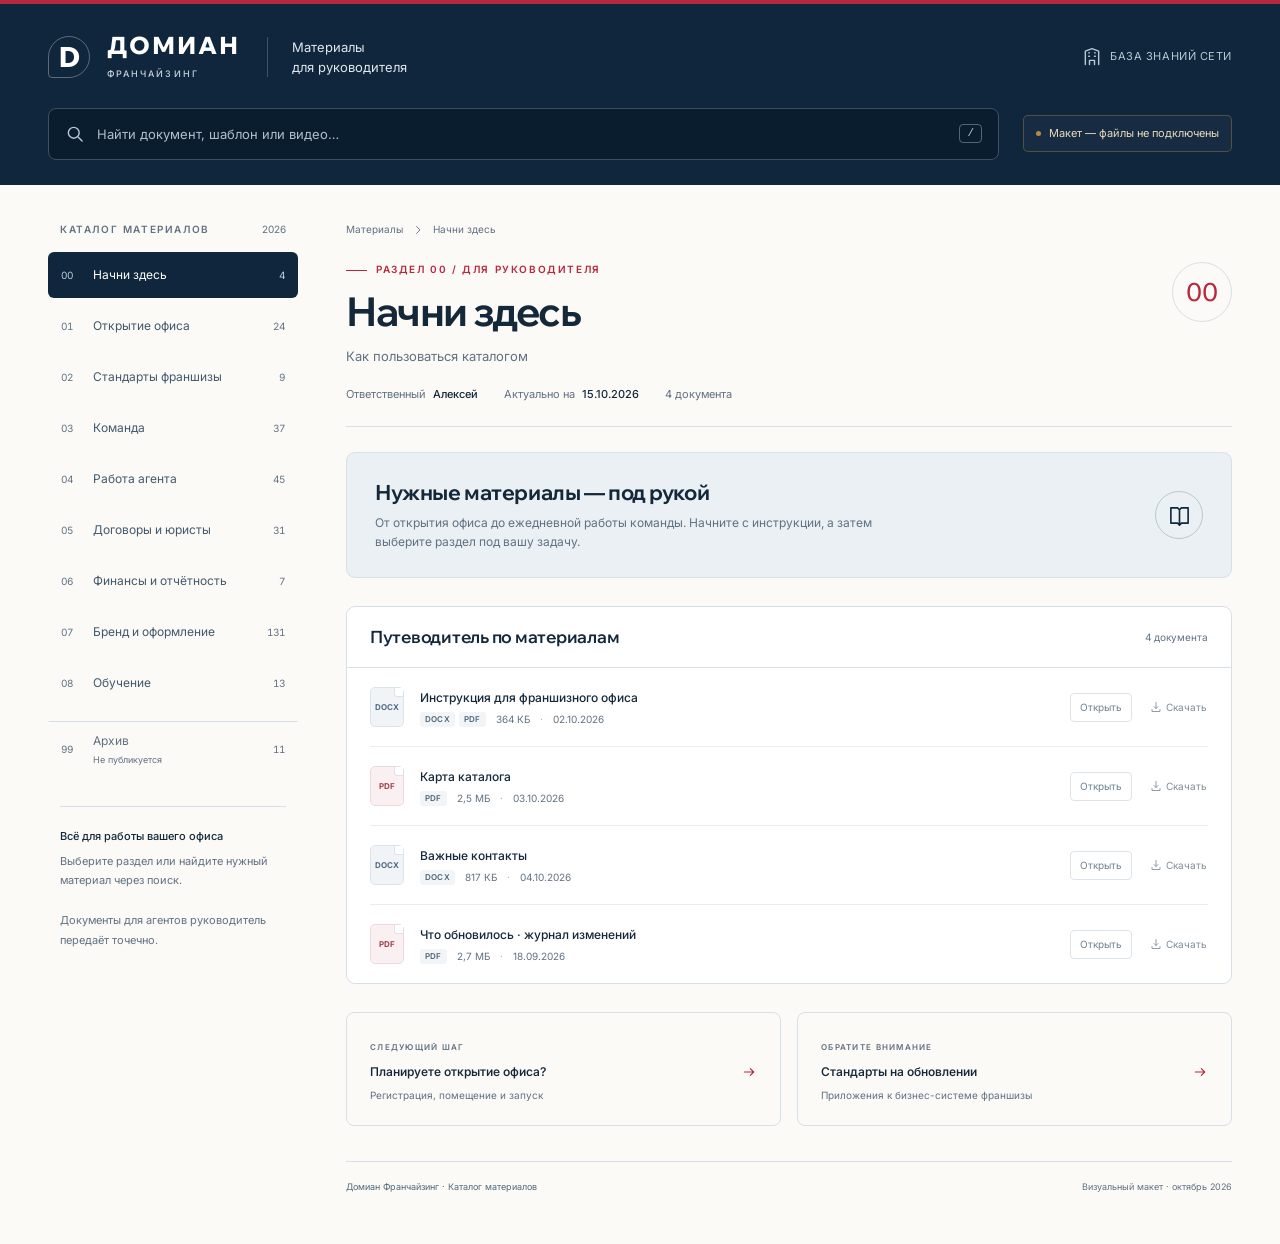
==== commit fad5f731: "Count catalog documents and vary mock file sizes" ====
--- a/mockup/index.html
+++ b/mockup/index.html
@@ -193,7 +193,7 @@
     // ДАННЫЕ КАТАЛОГА. Редактируйте этот массив: разделы → группы → файлы.
     // formats — доступные форматы; size — общий размер; date — ГГГГ-ММ-ДД.
     // update: true — на обновлении; items — раскрываемый набор; collapsed — закрытая группа.
-    // Количество файлов: один формат = один файл; у набора считаются файлы внутри.
+    // Счётчики считают документы независимо от количества форматов; у набора — документы внутри.
     const catalog = [
   {
     "id": "00",
@@ -211,7 +211,7 @@
               "DOCX",
               "PDF"
             ],
-            "size": "157 КБ",
+            "size": "364 КБ",
             "date": "2026-10-02"
           },
           {
@@ -219,7 +219,7 @@
             "formats": [
               "PDF"
             ],
-            "size": "194 КБ",
+            "size": "2,5 МБ",
             "date": "2026-10-03"
           },
           {
@@ -227,7 +227,7 @@
             "formats": [
               "DOCX"
             ],
-            "size": "231 КБ",
+            "size": "817 КБ",
             "date": "2026-10-04"
           },
           {
@@ -235,7 +235,7 @@
             "formats": [
               "PDF"
             ],
-            "size": "268 КБ",
+            "size": "2,7 МБ",
             "date": "2026-09-18"
           }
         ]
@@ -258,7 +258,7 @@
               "DOCX",
               "PDF"
             ],
-            "size": "305 КБ",
+            "size": "290 КБ",
             "date": "2026-10-06"
           },
           {
@@ -267,7 +267,7 @@
               "DOCX",
               "PDF"
             ],
-            "size": "342 КБ",
+            "size": "456 КБ",
             "date": "2026-10-07"
           },
           {
@@ -276,7 +276,7 @@
               "DOCX",
               "PDF"
             ],
-            "size": "379 КБ",
+            "size": "667 КБ",
             "date": "2026-10-08"
           },
           {
@@ -285,7 +285,7 @@
               "DOCX",
               "PDF"
             ],
-            "size": "416 КБ",
+            "size": "619 КБ",
             "date": "2026-09-22"
           },
           {
@@ -294,7 +294,7 @@
               "DOCX",
               "PDF"
             ],
-            "size": "453 КБ",
+            "size": "378 КБ",
             "date": "2026-10-10"
           },
           {
@@ -303,7 +303,7 @@
               "DOCX",
               "PDF"
             ],
-            "size": "490 КБ",
+            "size": "918 КБ",
             "date": "2026-10-11"
           },
           {
@@ -311,7 +311,7 @@
             "formats": [
               "DOC"
             ],
-            "size": "527 КБ",
+            "size": "447 КБ",
             "date": "2026-10-12"
           },
           {
@@ -319,7 +319,7 @@
             "formats": [
               "PDF"
             ],
-            "size": "564 КБ",
+            "size": "1,9 МБ",
             "date": "2026-09-26"
           },
           {
@@ -327,7 +327,7 @@
             "formats": [
               "PDF"
             ],
-            "size": "601 КБ",
+            "size": "1,6 МБ",
             "date": "2026-10-14"
           },
           {
@@ -335,7 +335,7 @@
             "formats": [
               "XLS"
             ],
-            "size": "638 КБ",
+            "size": "168 КБ",
             "date": "2026-10-01"
           },
           {
@@ -344,7 +344,7 @@
               "DOCX",
               "PDF"
             ],
-            "size": "675 КБ",
+            "size": "621 КБ",
             "date": "2026-10-02"
           }
         ]
@@ -358,7 +358,7 @@
               "DOCX",
               "PDF"
             ],
-            "size": "712 КБ",
+            "size": "156 КБ",
             "date": "2026-09-15"
           },
           {
@@ -367,7 +367,7 @@
               "DOCX",
               "PDF"
             ],
-            "size": "749 КБ",
+            "size": "298 КБ",
             "date": "2026-10-04"
           },
           {
@@ -376,7 +376,7 @@
               "DOCX",
               "PDF"
             ],
-            "size": "786 КБ",
+            "size": "654 КБ",
             "date": "2026-10-05"
           },
           {
@@ -385,7 +385,7 @@
               "DOCX",
               "PDF"
             ],
-            "size": "823 КБ",
+            "size": "634 КБ",
             "date": "2026-10-06"
           },
           {
@@ -394,7 +394,7 @@
               "DOCX",
               "PDF"
             ],
-            "size": "860 КБ",
+            "size": "501 КБ",
             "date": "2026-09-19"
           },
           {
@@ -402,7 +402,7 @@
             "formats": [
               "MP4"
             ],
-            "size": "106 МБ",
+            "size": "129,5 МБ",
             "date": "2026-10-08"
           }
         ]
@@ -416,7 +416,7 @@
               "DOCX",
               "PDF"
             ],
-            "size": "154 КБ",
+            "size": "851 КБ",
             "date": "2026-10-09"
           },
           {
@@ -425,7 +425,7 @@
               "DOCX",
               "PDF"
             ],
-            "size": "191 КБ",
+            "size": "314 КБ",
             "date": "2026-10-10"
           },
           {
@@ -434,7 +434,7 @@
               "DOCX",
               "PDF"
             ],
-            "size": "228 КБ",
+            "size": "407 КБ",
             "date": "2026-09-23"
           },
           {
@@ -443,7 +443,7 @@
               "DOCX",
               "PDF"
             ],
-            "size": "265 КБ",
+            "size": "378 КБ",
             "date": "2026-10-12"
           },
           {
@@ -452,7 +452,7 @@
               "DOCX",
               "PDF"
             ],
-            "size": "302 КБ",
+            "size": "537 КБ",
             "date": "2026-10-13"
           },
           {
@@ -460,7 +460,7 @@
             "formats": [
               "PDF"
             ],
-            "size": "339 КБ",
+            "size": "761 КБ",
             "date": "2026-10-14"
           },
           {
@@ -469,7 +469,7 @@
               "DOCX",
               "PDF"
             ],
-            "size": "376 КБ",
+            "size": "795 КБ",
             "date": "2026-09-27"
           }
         ]
@@ -492,7 +492,7 @@
               "DOCX",
               "PDF"
             ],
-            "size": "413 КБ",
+            "size": "665 КБ",
             "date": "2026-10-02",
             "update": true
           },
@@ -502,7 +502,7 @@
               "DOCX",
               "PDF"
             ],
-            "size": "450 КБ",
+            "size": "931 КБ",
             "date": "2026-10-03",
             "update": true
           },
@@ -512,7 +512,7 @@
               "DOCX",
               "PDF"
             ],
-            "size": "487 КБ",
+            "size": "556 КБ",
             "date": "2026-10-04",
             "update": true
           },
@@ -522,7 +522,7 @@
               "DOCX",
               "PDF"
             ],
-            "size": "524 КБ",
+            "size": "516 КБ",
             "date": "2026-09-16",
             "update": true
           },
@@ -532,7 +532,7 @@
               "DOCX",
               "PDF"
             ],
-            "size": "561 КБ",
+            "size": "930 КБ",
             "date": "2026-10-06",
             "update": true
           },
@@ -542,7 +542,7 @@
               "DOCX",
               "PDF"
             ],
-            "size": "598 КБ",
+            "size": "890 КБ",
             "date": "2026-10-07",
             "update": true
           },
@@ -552,7 +552,7 @@
               "DOCX",
               "PDF"
             ],
-            "size": "635 КБ",
+            "size": "373 КБ",
             "date": "2026-10-08",
             "update": true
           },
@@ -562,7 +562,7 @@
               "DOCX",
               "PDF"
             ],
-            "size": "672 КБ",
+            "size": "310 КБ",
             "date": "2026-09-20",
             "update": true
           },
@@ -572,7 +572,7 @@
               "DOCX",
               "PDF"
             ],
-            "size": "709 КБ",
+            "size": "57 КБ",
             "date": "2026-10-10",
             "update": true
           }
@@ -596,7 +596,7 @@
               "DOCX",
               "PDF"
             ],
-            "size": "746 КБ",
+            "size": "914 КБ",
             "date": "2026-10-11"
           },
           {
@@ -605,7 +605,7 @@
               "DOCX",
               "PDF"
             ],
-            "size": "783 КБ",
+            "size": "479 КБ",
             "date": "2026-10-12"
           },
           {
@@ -614,7 +614,7 @@
               "DOCX",
               "PDF"
             ],
-            "size": "820 КБ",
+            "size": "662 КБ",
             "date": "2026-09-24"
           },
           {
@@ -623,7 +623,7 @@
               "DOCX",
               "PDF"
             ],
-            "size": "857 КБ",
+            "size": "122 КБ",
             "date": "2026-10-14"
           },
           {
@@ -632,7 +632,7 @@
               "DOCX",
               "PDF"
             ],
-            "size": "894 КБ",
+            "size": "102 КБ",
             "date": "2026-10-01"
           },
           {
@@ -641,7 +641,7 @@
               "DOCX",
               "PDF"
             ],
-            "size": "151 КБ",
+            "size": "387 КБ",
             "date": "2026-10-02"
           },
           {
@@ -650,7 +650,7 @@
               "DOCX",
               "PDF"
             ],
-            "size": "188 КБ",
+            "size": "82 КБ",
             "date": "2026-09-28"
           },
           {
@@ -659,7 +659,7 @@
               "DOCX",
               "PDF"
             ],
-            "size": "225 КБ",
+            "size": "489 КБ",
             "date": "2026-10-04"
           },
           {
@@ -667,7 +667,7 @@
             "formats": [
               "PDF"
             ],
-            "size": "262 КБ",
+            "size": "2,5 МБ",
             "date": "2026-10-05"
           },
           {
@@ -676,7 +676,7 @@
               "DOCX",
               "PDF"
             ],
-            "size": "299 КБ",
+            "size": "612 КБ",
             "date": "2026-10-06"
           },
           {
@@ -685,7 +685,7 @@
               "DOCX",
               "PDF"
             ],
-            "size": "336 КБ",
+            "size": "203 КБ",
             "date": "2026-09-17"
           }
         ]
@@ -699,7 +699,7 @@
               "DOCX",
               "PDF"
             ],
-            "size": "373 КБ",
+            "size": "484 КБ",
             "date": "2026-10-08"
           },
           {
@@ -708,7 +708,7 @@
               "DOCX",
               "PDF"
             ],
-            "size": "410 КБ",
+            "size": "868 КБ",
             "date": "2026-10-09"
           },
           {
@@ -717,7 +717,7 @@
               "DOCX",
               "PDF"
             ],
-            "size": "447 КБ",
+            "size": "525 КБ",
             "date": "2026-10-10"
           },
           {
@@ -726,7 +726,7 @@
               "DOCX",
               "PDF"
             ],
-            "size": "484 КБ",
+            "size": "196 КБ",
             "date": "2026-09-21"
           },
           {
@@ -735,7 +735,7 @@
               "DOCX",
               "PDF"
             ],
-            "size": "521 КБ",
+            "size": "773 КБ",
             "date": "2026-10-12"
           },
           {
@@ -744,7 +744,7 @@
               "DOCX",
               "PDF"
             ],
-            "size": "558 КБ",
+            "size": "891 КБ",
             "date": "2026-10-13"
           },
           {
@@ -753,7 +753,7 @@
               "DOCX",
               "PDF"
             ],
-            "size": "595 КБ",
+            "size": "697 КБ",
             "date": "2026-10-14"
           },
           {
@@ -762,7 +762,7 @@
               "DOCX",
               "PDF"
             ],
-            "size": "632 КБ",
+            "size": "645 КБ",
             "date": "2026-09-25"
           }
         ]
@@ -776,7 +776,7 @@
               "DOCX",
               "PDF"
             ],
-            "size": "669 КБ",
+            "size": "300 КБ",
             "date": "2026-10-02"
           },
           {
@@ -785,7 +785,7 @@
               "DOCX",
               "PDF"
             ],
-            "size": "706 КБ",
+            "size": "599 КБ",
             "date": "2026-10-03"
           },
           {
@@ -793,7 +793,7 @@
             "formats": [
               "XLSX"
             ],
-            "size": "743 КБ",
+            "size": "648 КБ",
             "date": "2026-10-04"
           },
           {
@@ -802,7 +802,7 @@
               "DOCX",
               "PDF"
             ],
-            "size": "780 КБ",
+            "size": "337 КБ",
             "date": "2026-09-14"
           },
           {
@@ -810,7 +810,7 @@
             "formats": [
               "XLSX"
             ],
-            "size": "817 КБ",
+            "size": "280 КБ",
             "date": "2026-10-06"
           }
         ]
@@ -824,7 +824,7 @@
               "DOCX",
               "PDF"
             ],
-            "size": "854 КБ",
+            "size": "378 КБ",
             "date": "2026-10-07"
           },
           {
@@ -833,7 +833,7 @@
               "DOCX",
               "PDF"
             ],
-            "size": "891 КБ",
+            "size": "890 КБ",
             "date": "2026-10-08"
           },
           {
@@ -842,7 +842,7 @@
               "DOCX",
               "PDF"
             ],
-            "size": "148 КБ",
+            "size": "570 КБ",
             "date": "2026-09-18"
           }
         ]
@@ -856,7 +856,7 @@
               "DOCX",
               "PDF"
             ],
-            "size": "185 КБ",
+            "size": "120 КБ",
             "date": "2026-10-10"
           },
           {
@@ -865,7 +865,7 @@
               "DOCX",
               "PDF"
             ],
-            "size": "222 КБ",
+            "size": "775 КБ",
             "date": "2026-10-11"
           },
           {
@@ -874,7 +874,7 @@
               "DOCX",
               "PDF"
             ],
-            "size": "259 КБ",
+            "size": "544 КБ",
             "date": "2026-10-12"
           },
           {
@@ -883,7 +883,7 @@
               "DOCX",
               "PDF"
             ],
-            "size": "296 КБ",
+            "size": "577 КБ",
             "date": "2026-09-22"
           },
           {
@@ -891,7 +891,7 @@
             "formats": [
               "PDF"
             ],
-            "size": "1,5 МБ",
+            "size": "3,0 МБ",
             "date": "2026-10-04",
             "items": [
               {
@@ -899,7 +899,7 @@
                 "formats": [
                   "PDF"
                 ],
-                "size": "333 КБ",
+                "size": "773 КБ",
                 "date": "2026-10-14"
               },
               {
@@ -907,7 +907,7 @@
                 "formats": [
                   "PDF"
                 ],
-                "size": "370 КБ",
+                "size": "371 КБ",
                 "date": "2026-10-01"
               },
               {
@@ -915,7 +915,7 @@
                 "formats": [
                   "PDF"
                 ],
-                "size": "407 КБ",
+                "size": "1,7 МБ",
                 "date": "2026-10-02"
               },
               {
@@ -923,7 +923,7 @@
                 "formats": [
                   "PDF"
                 ],
-                "size": "444 КБ",
+                "size": "226 КБ",
                 "date": "2026-09-26"
               }
             ],
@@ -935,7 +935,7 @@
               "DOCX",
               "PDF"
             ],
-            "size": "518 КБ",
+            "size": "98 КБ",
             "date": "2026-10-05"
           },
           {
@@ -944,7 +944,7 @@
               "DOCX",
               "PDF"
             ],
-            "size": "555 КБ",
+            "size": "774 КБ",
             "date": "2026-10-06"
           }
         ]
@@ -970,7 +970,7 @@
                   "DOCX",
                   "PDF"
                 ],
-                "size": "592 КБ",
+                "size": "498 КБ",
                 "date": "2026-09-15"
               },
               {
@@ -979,7 +979,7 @@
                   "DOCX",
                   "PDF"
                 ],
-                "size": "629 КБ",
+                "size": "725 КБ",
                 "date": "2026-10-08"
               },
               {
@@ -988,7 +988,7 @@
                   "DOCX",
                   "PDF"
                 ],
-                "size": "666 КБ",
+                "size": "837 КБ",
                 "date": "2026-10-09"
               }
             ]
@@ -1002,7 +1002,7 @@
                   "DOCX",
                   "PDF"
                 ],
-                "size": "703 КБ",
+                "size": "896 КБ",
                 "date": "2026-10-10"
               },
               {
@@ -1011,7 +1011,7 @@
                   "DOCX",
                   "PDF"
                 ],
-                "size": "740 КБ",
+                "size": "882 КБ",
                 "date": "2026-09-19"
               },
               {
@@ -1020,7 +1020,7 @@
                   "DOCX",
                   "PDF"
                 ],
-                "size": "777 КБ",
+                "size": "733 КБ",
                 "date": "2026-10-12"
               },
               {
@@ -1029,7 +1029,7 @@
                   "DOCX",
                   "PDF"
                 ],
-                "size": "814 КБ",
+                "size": "480 КБ",
                 "date": "2026-10-13"
               },
               {
@@ -1038,7 +1038,7 @@
                   "DOCX",
                   "PDF"
                 ],
-                "size": "851 КБ",
+                "size": "340 КБ",
                 "date": "2026-10-14"
               },
               {
@@ -1047,7 +1047,7 @@
                   "DOCX",
                   "PDF"
                 ],
-                "size": "888 КБ",
+                "size": "609 КБ",
                 "date": "2026-09-23"
               }
             ]
@@ -1061,7 +1061,7 @@
                   "DOCX",
                   "PDF"
                 ],
-                "size": "145 КБ",
+                "size": "619 КБ",
                 "date": "2026-10-02"
               },
               {
@@ -1070,7 +1070,7 @@
                   "DOCX",
                   "PDF"
                 ],
-                "size": "182 КБ",
+                "size": "869 КБ",
                 "date": "2026-10-03"
               },
               {
@@ -1079,7 +1079,7 @@
                   "DOCX",
                   "PDF"
                 ],
-                "size": "219 КБ",
+                "size": "48 КБ",
                 "date": "2026-10-04"
               }
             ]
@@ -1093,7 +1093,7 @@
                   "DOCX",
                   "PDF"
                 ],
-                "size": "256 КБ",
+                "size": "148 КБ",
                 "date": "2026-09-27"
               },
               {
@@ -1102,7 +1102,7 @@
                   "DOCX",
                   "PDF"
                 ],
-                "size": "293 КБ",
+                "size": "279 КБ",
                 "date": "2026-10-06"
               },
               {
@@ -1111,7 +1111,7 @@
                   "DOCX",
                   "PDF"
                 ],
-                "size": "330 КБ",
+                "size": "793 КБ",
                 "date": "2026-10-07"
               },
               {
@@ -1120,7 +1120,7 @@
                   "DOCX",
                   "PDF"
                 ],
-                "size": "367 КБ",
+                "size": "130 КБ",
                 "date": "2026-10-08"
               }
             ]
@@ -1134,7 +1134,7 @@
                   "DOCX",
                   "PDF"
                 ],
-                "size": "404 КБ",
+                "size": "561 КБ",
                 "date": "2026-09-16"
               }
             ]
@@ -1150,7 +1150,7 @@
               "DOCX",
               "PDF"
             ],
-            "size": "441 КБ",
+            "size": "144 КБ",
             "date": "2026-10-10"
           },
           {
@@ -1159,7 +1159,7 @@
               "DOCX",
               "PDF"
             ],
-            "size": "478 КБ",
+            "size": "158 КБ",
             "date": "2026-10-11"
           },
           {
@@ -1168,7 +1168,7 @@
               "DOCX",
               "PDF"
             ],
-            "size": "515 КБ",
+            "size": "759 КБ",
             "date": "2026-10-12"
           },
           {
@@ -1177,7 +1177,7 @@
               "DOCX",
               "PDF"
             ],
-            "size": "552 КБ",
+            "size": "567 КБ",
             "date": "2026-09-20"
           },
           {
@@ -1186,7 +1186,7 @@
               "DOCX",
               "PDF"
             ],
-            "size": "589 КБ",
+            "size": "507 КБ",
             "date": "2026-10-14"
           },
           {
@@ -1195,7 +1195,7 @@
               "DOCX",
               "PDF"
             ],
-            "size": "626 КБ",
+            "size": "241 КБ",
             "date": "2026-10-01"
           }
         ]
@@ -1209,7 +1209,7 @@
               "DOCX",
               "PDF"
             ],
-            "size": "663 КБ",
+            "size": "494 КБ",
             "date": "2026-10-02"
           },
           {
@@ -1218,7 +1218,7 @@
               "DOCX",
               "PDF"
             ],
-            "size": "700 КБ",
+            "size": "938 КБ",
             "date": "2026-09-24"
           },
           {
@@ -1227,7 +1227,7 @@
               "DOCX",
               "PDF"
             ],
-            "size": "737 КБ",
+            "size": "525 КБ",
             "date": "2026-10-04"
           },
           {
@@ -1236,7 +1236,7 @@
               "DOCX",
               "PDF"
             ],
-            "size": "774 КБ",
+            "size": "907 КБ",
             "date": "2026-10-05"
           },
           {
@@ -1244,7 +1244,7 @@
             "formats": [
               "PDF"
             ],
-            "size": "2,8 МБ",
+            "size": "7,7 МБ",
             "date": "2026-09-17",
             "items": [
               {
@@ -1252,7 +1252,7 @@
                 "formats": [
                   "PDF"
                 ],
-                "size": "811 КБ",
+                "size": "728 КБ",
                 "date": "2026-10-06"
               },
               {
@@ -1260,7 +1260,7 @@
                 "formats": [
                   "PDF"
                 ],
-                "size": "848 КБ",
+                "size": "1,5 МБ",
                 "date": "2026-09-28"
               },
               {
@@ -1268,7 +1268,7 @@
                 "formats": [
                   "PDF"
                 ],
-                "size": "885 КБ",
+                "size": "292 КБ",
                 "date": "2026-10-08"
               },
               {
@@ -1276,7 +1276,7 @@
                 "formats": [
                   "PDF"
                 ],
-                "size": "142 КБ",
+                "size": "2,8 МБ",
                 "date": "2026-10-09"
               },
               {
@@ -1284,7 +1284,7 @@
                 "formats": [
                   "PDF"
                 ],
-                "size": "179 КБ",
+                "size": "2,4 МБ",
                 "date": "2026-10-10"
               }
             ],
@@ -1302,7 +1302,7 @@
               "DOCX",
               "PDF"
             ],
-            "size": "253 КБ",
+            "size": "798 КБ",
             "date": "2026-10-12"
           },
           {
@@ -1311,7 +1311,7 @@
               "DOCX",
               "PDF"
             ],
-            "size": "290 КБ",
+            "size": "662 КБ",
             "date": "2026-10-13"
           },
           {
@@ -1320,7 +1320,7 @@
               "DOCX",
               "PDF"
             ],
-            "size": "327 КБ",
+            "size": "206 КБ",
             "date": "2026-10-14"
           },
           {
@@ -1329,7 +1329,7 @@
               "DOCX",
               "PDF"
             ],
-            "size": "364 КБ",
+            "size": "632 КБ",
             "date": "2026-09-21"
           },
           {
@@ -1338,7 +1338,7 @@
               "DOCX",
               "PDF"
             ],
-            "size": "401 КБ",
+            "size": "899 КБ",
             "date": "2026-10-02"
           },
           {
@@ -1347,7 +1347,7 @@
               "DOCX",
               "PDF"
             ],
-            "size": "438 КБ",
+            "size": "633 КБ",
             "date": "2026-10-03"
           },
           {
@@ -1356,7 +1356,7 @@
               "DOCX",
               "PDF"
             ],
-            "size": "475 КБ",
+            "size": "121 КБ",
             "date": "2026-10-04"
           },
           {
@@ -1365,7 +1365,7 @@
               "DOCX",
               "PDF"
             ],
-            "size": "512 КБ",
+            "size": "549 КБ",
             "date": "2026-09-25"
           },
           {
@@ -1374,7 +1374,7 @@
               "DOCX",
               "PDF"
             ],
-            "size": "549 КБ",
+            "size": "622 КБ",
             "date": "2026-10-06"
           },
           {
@@ -1383,7 +1383,7 @@
               "DOCX",
               "PDF"
             ],
-            "size": "586 КБ",
+            "size": "75 КБ",
             "date": "2026-10-07"
           },
           {
@@ -1392,7 +1392,7 @@
               "DOCX",
               "PDF"
             ],
-            "size": "623 КБ",
+            "size": "545 КБ",
             "date": "2026-10-08"
           },
           {
@@ -1401,7 +1401,7 @@
               "DOCX",
               "PDF"
             ],
-            "size": "660 КБ",
+            "size": "826 КБ",
             "date": "2026-09-14"
           },
           {
@@ -1410,7 +1410,7 @@
               "DOCX",
               "PDF"
             ],
-            "size": "697 КБ",
+            "size": "585 КБ",
             "date": "2026-10-10"
           }
         ],
@@ -1434,7 +1434,7 @@
               "DOCX",
               "PDF"
             ],
-            "size": "734 КБ",
+            "size": "904 КБ",
             "date": "2026-10-11",
             "update": true
           },
@@ -1444,7 +1444,7 @@
               "DOCX",
               "PDF"
             ],
-            "size": "771 КБ",
+            "size": "704 КБ",
             "date": "2026-10-12",
             "update": true
           },
@@ -1454,7 +1454,7 @@
               "DOCX",
               "PDF"
             ],
-            "size": "808 КБ",
+            "size": "909 КБ",
             "date": "2026-09-18",
             "update": true
           }
@@ -1469,7 +1469,7 @@
               "DOCX",
               "PDF"
             ],
-            "size": "845 КБ",
+            "size": "860 КБ",
             "date": "2026-10-14",
             "update": true
           },
@@ -1479,7 +1479,7 @@
               "DOCX",
               "PDF"
             ],
-            "size": "882 КБ",
+            "size": "734 КБ",
             "date": "2026-10-01",
             "update": true
           },
@@ -1489,7 +1489,7 @@
               "DOCX",
               "PDF"
             ],
-            "size": "139 КБ",
+            "size": "681 КБ",
             "date": "2026-10-02",
             "update": true
           },
@@ -1499,7 +1499,7 @@
               "DOCX",
               "PDF"
             ],
-            "size": "176 КБ",
+            "size": "59 КБ",
             "date": "2026-09-22",
             "update": true
           }
@@ -1514,7 +1514,7 @@
               "DOCX",
               "PDF"
             ],
-            "size": "213 КБ",
+            "size": "851 КБ",
             "date": "2026-10-04",
             "update": true
           },
@@ -1524,7 +1524,7 @@
               "DOCX",
               "PDF"
             ],
-            "size": "250 КБ",
+            "size": "425 КБ",
             "date": "2026-10-05",
             "update": true
           },
@@ -1534,7 +1534,7 @@
               "DOCX",
               "PDF"
             ],
-            "size": "287 КБ",
+            "size": "691 КБ",
             "date": "2026-10-06",
             "update": true
           },
@@ -1544,7 +1544,7 @@
               "DOCX",
               "PDF"
             ],
-            "size": "324 КБ",
+            "size": "76 КБ",
             "date": "2026-09-26",
             "update": true
           },
@@ -1554,7 +1554,7 @@
               "DOCX",
               "PDF"
             ],
-            "size": "361 КБ",
+            "size": "81 КБ",
             "date": "2026-10-08",
             "update": true
           },
@@ -1564,7 +1564,7 @@
               "DOCX",
               "PDF"
             ],
-            "size": "398 КБ",
+            "size": "789 КБ",
             "date": "2026-10-09",
             "update": true
           },
@@ -1574,7 +1574,7 @@
               "DOCX",
               "PDF"
             ],
-            "size": "435 КБ",
+            "size": "333 КБ",
             "date": "2026-10-10",
             "update": true
           },
@@ -1584,7 +1584,7 @@
               "DOCX",
               "PDF"
             ],
-            "size": "472 КБ",
+            "size": "635 КБ",
             "date": "2026-09-15",
             "update": true
           },
@@ -1594,7 +1594,7 @@
               "DOCX",
               "PDF"
             ],
-            "size": "509 КБ",
+            "size": "681 КБ",
             "date": "2026-10-12",
             "update": true
           },
@@ -1619,7 +1619,7 @@
               "DOCX",
               "PDF"
             ],
-            "size": "583 КБ",
+            "size": "283 КБ",
             "date": "2026-10-14",
             "update": true
           },
@@ -1629,7 +1629,7 @@
               "DOCX",
               "PDF"
             ],
-            "size": "620 КБ",
+            "size": "589 КБ",
             "date": "2026-09-19",
             "update": true
           },
@@ -1639,7 +1639,7 @@
               "DOCX",
               "PDF"
             ],
-            "size": "657 КБ",
+            "size": "264 КБ",
             "date": "2026-10-02",
             "update": true
           },
@@ -1649,7 +1649,7 @@
               "DOCX",
               "PDF"
             ],
-            "size": "694 КБ",
+            "size": "666 КБ",
             "date": "2026-10-03",
             "update": true
           },
@@ -1659,7 +1659,7 @@
               "DOCX",
               "PDF"
             ],
-            "size": "731 КБ",
+            "size": "645 КБ",
             "date": "2026-10-04",
             "update": true
           },
@@ -1669,7 +1669,7 @@
               "DOCX",
               "PDF"
             ],
-            "size": "768 КБ",
+            "size": "78 КБ",
             "date": "2026-09-23",
             "update": true
           }
@@ -1684,7 +1684,7 @@
               "DOCX",
               "PDF"
             ],
-            "size": "805 КБ",
+            "size": "618 КБ",
             "date": "2026-10-06",
             "update": true
           },
@@ -1694,7 +1694,7 @@
               "DOCX",
               "PDF"
             ],
-            "size": "842 КБ",
+            "size": "198 КБ",
             "date": "2026-10-07",
             "update": true
           },
@@ -1704,7 +1704,7 @@
               "DOCX",
               "PDF"
             ],
-            "size": "879 КБ",
+            "size": "860 КБ",
             "date": "2026-10-08",
             "update": true
           }
@@ -1719,7 +1719,7 @@
               "DOCX",
               "PDF"
             ],
-            "size": "136 КБ",
+            "size": "52 КБ",
             "date": "2026-09-27"
           },
           {
@@ -1728,7 +1728,7 @@
               "DOCX",
               "PDF"
             ],
-            "size": "173 КБ",
+            "size": "858 КБ",
             "date": "2026-10-10"
           },
           {
@@ -1736,7 +1736,7 @@
             "formats": [
               "PDF"
             ],
-            "size": "210 КБ",
+            "size": "2,4 МБ",
             "date": "2026-10-11"
           },
           {
@@ -1744,7 +1744,7 @@
             "formats": [
               "PDF"
             ],
-            "size": "247 КБ",
+            "size": "2,0 МБ",
             "date": "2026-10-12"
           },
           {
@@ -1753,7 +1753,7 @@
               "DOCX",
               "PDF"
             ],
-            "size": "284 КБ",
+            "size": "684 КБ",
             "date": "2026-09-16"
           }
         ]
@@ -1775,7 +1775,7 @@
             "formats": [
               "XLSX"
             ],
-            "size": "321 КБ",
+            "size": "1,4 МБ",
             "date": "2026-10-14"
           },
           {
@@ -1783,7 +1783,7 @@
             "formats": [
               "XLSX"
             ],
-            "size": "358 КБ",
+            "size": "460 КБ",
             "date": "2026-10-01"
           },
           {
@@ -1792,7 +1792,7 @@
               "DOCX",
               "PDF"
             ],
-            "size": "395 КБ",
+            "size": "164 КБ",
             "date": "2026-10-02"
           },
           {
@@ -1801,7 +1801,7 @@
               "DOCX",
               "PDF"
             ],
-            "size": "432 КБ",
+            "size": "665 КБ",
             "date": "2026-09-20"
           },
           {
@@ -1810,7 +1810,7 @@
               "DOCX",
               "PDF"
             ],
-            "size": "469 КБ",
+            "size": "337 КБ",
             "date": "2026-10-04"
           },
           {
@@ -1819,7 +1819,7 @@
               "DOCX",
               "PDF"
             ],
-            "size": "506 КБ",
+            "size": "887 КБ",
             "date": "2026-10-05"
           },
           {
@@ -1828,7 +1828,7 @@
               "DOCX",
               "PDF"
             ],
-            "size": "543 КБ",
+            "size": "590 КБ",
             "date": "2026-10-06"
           }
         ]
@@ -1850,7 +1850,7 @@
             "formats": [
               "PDF"
             ],
-            "size": "580 КБ",
+            "size": "2,3 МБ",
             "date": "2026-09-24"
           },
           {
@@ -1859,7 +1859,7 @@
               "PNG",
               "PDF"
             ],
-            "size": "6,2 МБ",
+            "size": "32,4 МБ",
             "date": "2026-09-28",
             "items": [
               {
@@ -1868,7 +1868,7 @@
                   "PNG",
                   "PDF"
                 ],
-                "size": "1,7 МБ",
+                "size": "9,6 МБ",
                 "date": "2026-10-08"
               },
               {
@@ -1877,7 +1877,7 @@
                   "PNG",
                   "PDF"
                 ],
-                "size": "2,1 МБ",
+                "size": "9,6 МБ",
                 "date": "2026-10-09"
               },
               {
@@ -1886,7 +1886,7 @@
                   "PNG",
                   "PDF"
                 ],
-                "size": "2,4 МБ",
+                "size": "13,2 МБ",
                 "date": "2026-10-10"
               }
             ],
@@ -1898,7 +1898,7 @@
               "PNG",
               "PDF"
             ],
-            "size": "3,1 МБ",
+            "size": "4,1 МБ",
             "date": "2026-10-12"
           },
           {
@@ -1907,7 +1907,7 @@
               "PNG",
               "PDF"
             ],
-            "size": "3,4 МБ",
+            "size": "10,4 МБ",
             "date": "2026-10-13"
           },
           {
@@ -1916,15 +1916,15 @@
               "PNG",
               "PDF"
             ],
+            "size": "7,4 МБ",
+            "date": "2026-10-14"
+          },
+          {
+            "title": "Шрифты · Inter и Wix Madefor Display",
+            "formats": [
+              "TTF"
+            ],
             "size": "3,7 МБ",
-            "date": "2026-10-14"
-          },
-          {
-            "title": "Шрифты · Inter и Wix Madefor Display",
-            "formats": [
-              "TTF"
-            ],
-            "size": "876 КБ",
             "date": "2026-09-17"
           }
         ]
@@ -1937,7 +1937,7 @@
             "formats": [
               "PDF"
             ],
-            "size": "303 КБ",
+            "size": "2,0 МБ",
             "date": "2026-10-04",
             "items": [
               {
@@ -1945,7 +1945,7 @@
                 "formats": [
                   "PDF"
                 ],
-                "size": "133 КБ",
+                "size": "877 КБ",
                 "date": "2026-10-02"
               },
               {
@@ -1953,7 +1953,7 @@
                 "formats": [
                   "PDF"
                 ],
-                "size": "170 КБ",
+                "size": "1,1 МБ",
                 "date": "2026-10-03"
               }
             ],
@@ -1964,7 +1964,7 @@
             "formats": [
               "PDF"
             ],
-            "size": "244 КБ",
+            "size": "1,3 МБ",
             "date": "2026-09-21"
           },
           {
@@ -1972,7 +1972,7 @@
             "formats": [
               "PDF"
             ],
-            "size": "281 КБ",
+            "size": "1,8 МБ",
             "date": "2026-10-06"
           },
           {
@@ -1980,7 +1980,7 @@
             "formats": [
               "PDF"
             ],
-            "size": "318 КБ",
+            "size": "1,0 МБ",
             "date": "2026-10-07"
           },
           {
@@ -1989,7 +1989,7 @@
               "DOCX",
               "PDF"
             ],
-            "size": "355 КБ",
+            "size": "911 КБ",
             "date": "2026-10-08"
           },
           {
@@ -1998,7 +1998,7 @@
               "PNG",
               "PDF"
             ],
-            "size": "6,7 МБ",
+            "size": "2,9 МБ",
             "date": "2026-09-25"
           },
           {
@@ -2007,7 +2007,7 @@
               "PNG",
               "PDF"
             ],
-            "size": "7,1 МБ",
+            "size": "3,4 МБ",
             "date": "2026-10-10"
           },
           {
@@ -2016,7 +2016,7 @@
               "PNG",
               "PDF"
             ],
-            "size": "7,4 МБ",
+            "size": "8,7 МБ",
             "date": "2026-10-11"
           },
           {
@@ -2024,7 +2024,7 @@
             "formats": [
               "PDF"
             ],
-            "size": "2,2 МБ",
+            "size": "6,4 МБ",
             "date": "2026-10-02",
             "items": [
               {
@@ -2032,7 +2032,7 @@
                 "formats": [
                   "PDF"
                 ],
-                "size": "503 КБ",
+                "size": "2,8 МБ",
                 "date": "2026-10-12"
               },
               {
@@ -2040,7 +2040,7 @@
                 "formats": [
                   "PDF"
                 ],
-                "size": "540 КБ",
+                "size": "759 КБ",
                 "date": "2026-09-14"
               },
               {
@@ -2048,7 +2048,7 @@
                 "formats": [
                   "PDF"
                 ],
-                "size": "577 КБ",
+                "size": "733 КБ",
                 "date": "2026-10-14"
               },
               {
@@ -2056,7 +2056,7 @@
                 "formats": [
                   "PDF"
                 ],
-                "size": "614 КБ",
+                "size": "2,1 МБ",
                 "date": "2026-10-01"
               }
             ],
@@ -2072,7 +2072,7 @@
             "formats": [
               "PDF"
             ],
-            "size": "688 КБ",
+            "size": "2,0 МБ",
             "date": "2026-09-18"
           },
           {
@@ -2080,7 +2080,7 @@
             "formats": [
               "PDF"
             ],
-            "size": "725 КБ",
+            "size": "454 КБ",
             "date": "2026-10-04"
           },
           {
@@ -2088,7 +2088,7 @@
             "formats": [
               "PDF"
             ],
-            "size": "762 КБ",
+            "size": "102 КБ",
             "date": "2026-10-05"
           },
           {
@@ -2096,7 +2096,7 @@
             "formats": [
               "PDF"
             ],
-            "size": "1,6 МБ",
+            "size": "3,5 МБ",
             "date": "2026-10-08",
             "items": [
               {
@@ -2104,7 +2104,7 @@
                 "formats": [
                   "PDF"
                 ],
-                "size": "799 КБ",
+                "size": "1,6 МБ",
                 "date": "2026-10-06"
               },
               {
@@ -2112,7 +2112,7 @@
                 "formats": [
                   "PDF"
                 ],
-                "size": "836 КБ",
+                "size": "1,9 МБ",
                 "date": "2026-09-22"
               }
             ],
@@ -2123,7 +2123,7 @@
             "formats": [
               "PDF"
             ],
-            "size": "130 КБ",
+            "size": "1,9 МБ",
             "date": "2026-10-09"
           },
           {
@@ -2131,7 +2131,7 @@
             "formats": [
               "PDF"
             ],
-            "size": "167 КБ",
+            "size": "172 КБ",
             "date": "2026-10-10"
           },
           {
@@ -2139,7 +2139,7 @@
             "formats": [
               "PDF"
             ],
-            "size": "20,9 МБ",
+            "size": "71,6 МБ",
             "date": "2026-09-25",
             "items": [
               {
@@ -2147,7 +2147,7 @@
                 "formats": [
                   "PDF"
                 ],
-                "size": "204 КБ",
+                "size": "1,5 МБ",
                 "date": "2026-09-26"
               },
               {
@@ -2155,7 +2155,7 @@
                 "formats": [
                   "PDF"
                 ],
-                "size": "241 КБ",
+                "size": "198 КБ",
                 "date": "2026-10-12"
               },
               {
@@ -2163,7 +2163,7 @@
                 "formats": [
                   "PDF"
                 ],
-                "size": "278 КБ",
+                "size": "1,3 МБ",
                 "date": "2026-10-13"
               },
               {
@@ -2171,7 +2171,7 @@
                 "formats": [
                   "PDF"
                 ],
-                "size": "315 КБ",
+                "size": "1,5 МБ",
                 "date": "2026-10-14"
               },
               {
@@ -2179,7 +2179,7 @@
                 "formats": [
                   "PDF"
                 ],
-                "size": "352 КБ",
+                "size": "931 КБ",
                 "date": "2026-09-15"
               },
               {
@@ -2187,7 +2187,7 @@
                 "formats": [
                   "PDF"
                 ],
-                "size": "389 КБ",
+                "size": "2,8 МБ",
                 "date": "2026-10-02"
               },
               {
@@ -2195,7 +2195,7 @@
                 "formats": [
                   "PDF"
                 ],
-                "size": "426 КБ",
+                "size": "887 КБ",
                 "date": "2026-10-03"
               },
               {
@@ -2203,7 +2203,7 @@
                 "formats": [
                   "PDF"
                 ],
-                "size": "463 КБ",
+                "size": "2,3 МБ",
                 "date": "2026-10-04"
               },
               {
@@ -2211,7 +2211,7 @@
                 "formats": [
                   "PDF"
                 ],
-                "size": "500 КБ",
+                "size": "775 КБ",
                 "date": "2026-09-19"
               },
               {
@@ -2219,7 +2219,7 @@
                 "formats": [
                   "PDF"
                 ],
-                "size": "537 КБ",
+                "size": "1,9 МБ",
                 "date": "2026-10-06"
               },
               {
@@ -2227,7 +2227,7 @@
                 "formats": [
                   "PDF"
                 ],
-                "size": "574 КБ",
+                "size": "1,5 МБ",
                 "date": "2026-10-07"
               },
               {
@@ -2235,7 +2235,7 @@
                 "formats": [
                   "PDF"
                 ],
-                "size": "611 КБ",
+                "size": "1,6 МБ",
                 "date": "2026-10-08"
               },
               {
@@ -2243,7 +2243,7 @@
                 "formats": [
                   "PDF"
                 ],
-                "size": "648 КБ",
+                "size": "518 КБ",
                 "date": "2026-09-23"
               },
               {
@@ -2251,7 +2251,7 @@
                 "formats": [
                   "PDF"
                 ],
-                "size": "685 КБ",
+                "size": "2,7 МБ",
                 "date": "2026-10-10"
               },
               {
@@ -2259,7 +2259,7 @@
                 "formats": [
                   "PDF"
                 ],
-                "size": "722 КБ",
+                "size": "2,8 МБ",
                 "date": "2026-10-11"
               },
               {
@@ -2267,7 +2267,7 @@
                 "formats": [
                   "PDF"
                 ],
-                "size": "759 КБ",
+                "size": "2,7 МБ",
                 "date": "2026-10-12"
               },
               {
@@ -2275,7 +2275,7 @@
                 "formats": [
                   "PDF"
                 ],
-                "size": "796 КБ",
+                "size": "2,5 МБ",
                 "date": "2026-09-27"
               },
               {
@@ -2283,7 +2283,7 @@
                 "formats": [
                   "PDF"
                 ],
-                "size": "833 КБ",
+                "size": "1,5 МБ",
                 "date": "2026-10-14"
               },
               {
@@ -2291,7 +2291,7 @@
                 "formats": [
                   "PDF"
                 ],
-                "size": "870 КБ",
+                "size": "1,3 МБ",
                 "date": "2026-10-01"
               },
               {
@@ -2299,7 +2299,7 @@
                 "formats": [
                   "PDF"
                 ],
-                "size": "127 КБ",
+                "size": "1,2 МБ",
                 "date": "2026-10-02"
               },
               {
@@ -2307,7 +2307,7 @@
                 "formats": [
                   "PDF"
                 ],
-                "size": "164 КБ",
+                "size": "981 КБ",
                 "date": "2026-09-16"
               },
               {
@@ -2315,7 +2315,7 @@
                 "formats": [
                   "PDF"
                 ],
-                "size": "201 КБ",
+                "size": "193 КБ",
                 "date": "2026-10-04"
               },
               {
@@ -2323,7 +2323,7 @@
                 "formats": [
                   "PDF"
                 ],
-                "size": "238 КБ",
+                "size": "2,8 МБ",
                 "date": "2026-10-05"
               },
               {
@@ -2331,7 +2331,7 @@
                 "formats": [
                   "PDF"
                 ],
-                "size": "275 КБ",
+                "size": "1,3 МБ",
                 "date": "2026-10-06"
               },
               {
@@ -2339,7 +2339,7 @@
                 "formats": [
                   "PDF"
                 ],
-                "size": "312 КБ",
+                "size": "1,5 МБ",
                 "date": "2026-09-20"
               },
               {
@@ -2347,7 +2347,7 @@
                 "formats": [
                   "PDF"
                 ],
-                "size": "349 КБ",
+                "size": "2,1 МБ",
                 "date": "2026-10-08"
               },
               {
@@ -2355,7 +2355,7 @@
                 "formats": [
                   "PDF"
                 ],
-                "size": "386 КБ",
+                "size": "1,8 МБ",
                 "date": "2026-10-09"
               },
               {
@@ -2363,7 +2363,7 @@
                 "formats": [
                   "PDF"
                 ],
-                "size": "423 КБ",
+                "size": "2,4 МБ",
                 "date": "2026-10-10"
               },
               {
@@ -2371,7 +2371,7 @@
                 "formats": [
                   "PDF"
                 ],
-                "size": "460 КБ",
+                "size": "2,4 МБ",
                 "date": "2026-09-24"
               },
               {
@@ -2379,7 +2379,7 @@
                 "formats": [
                   "PDF"
                 ],
-                "size": "497 КБ",
+                "size": "1,4 МБ",
                 "date": "2026-10-12"
               },
               {
@@ -2387,7 +2387,7 @@
                 "formats": [
                   "PDF"
                 ],
-                "size": "534 КБ",
+                "size": "1,8 МБ",
                 "date": "2026-10-13"
               },
               {
@@ -2395,7 +2395,7 @@
                 "formats": [
                   "PDF"
                 ],
-                "size": "571 КБ",
+                "size": "306 КБ",
                 "date": "2026-10-14"
               },
               {
@@ -2403,7 +2403,7 @@
                 "formats": [
                   "PDF"
                 ],
-                "size": "608 КБ",
+                "size": "1,9 МБ",
                 "date": "2026-09-28"
               },
               {
@@ -2411,7 +2411,7 @@
                 "formats": [
                   "PDF"
                 ],
-                "size": "645 КБ",
+                "size": "1,5 МБ",
                 "date": "2026-10-02"
               },
               {
@@ -2419,7 +2419,7 @@
                 "formats": [
                   "PDF"
                 ],
-                "size": "682 КБ",
+                "size": "2,6 МБ",
                 "date": "2026-10-03"
               },
               {
@@ -2427,7 +2427,7 @@
                 "formats": [
                   "PDF"
                 ],
-                "size": "719 КБ",
+                "size": "977 КБ",
                 "date": "2026-10-04"
               },
               {
@@ -2435,7 +2435,7 @@
                 "formats": [
                   "PDF"
                 ],
-                "size": "756 КБ",
+                "size": "2,3 МБ",
                 "date": "2026-09-17"
               },
               {
@@ -2443,7 +2443,7 @@
                 "formats": [
                   "PDF"
                 ],
-                "size": "793 КБ",
+                "size": "543 КБ",
                 "date": "2026-10-06"
               },
               {
@@ -2451,7 +2451,7 @@
                 "formats": [
                   "PDF"
                 ],
-                "size": "830 КБ",
+                "size": "2,5 МБ",
                 "date": "2026-10-07"
               },
               {
@@ -2459,7 +2459,7 @@
                 "formats": [
                   "PDF"
                 ],
-                "size": "867 КБ",
+                "size": "802 КБ",
                 "date": "2026-10-08"
               },
               {
@@ -2467,7 +2467,7 @@
                 "formats": [
                   "PDF"
                 ],
-                "size": "124 КБ",
+                "size": "1,5 МБ",
                 "date": "2026-09-21"
               },
               {
@@ -2475,7 +2475,7 @@
                 "formats": [
                   "PDF"
                 ],
-                "size": "161 КБ",
+                "size": "2,2 МБ",
                 "date": "2026-10-10"
               },
               {
@@ -2483,7 +2483,7 @@
                 "formats": [
                   "PDF"
                 ],
-                "size": "198 КБ",
+                "size": "1,4 МБ",
                 "date": "2026-10-11"
               },
               {
@@ -2491,7 +2491,7 @@
                 "formats": [
                   "PDF"
                 ],
-                "size": "235 КБ",
+                "size": "2,2 МБ",
                 "date": "2026-10-12"
               }
             ],
@@ -2502,7 +2502,7 @@
             "formats": [
               "PDF"
             ],
-            "size": "29,2 МБ",
+            "size": "84,1 МБ",
             "date": "2026-10-01",
             "items": [
               {
@@ -2510,7 +2510,7 @@
                 "formats": [
                   "PDF"
                 ],
-                "size": "309 КБ",
+                "size": "714 КБ",
                 "date": "2026-10-14"
               },
               {
@@ -2518,7 +2518,7 @@
                 "formats": [
                   "PDF"
                 ],
-                "size": "346 КБ",
+                "size": "867 КБ",
                 "date": "2026-10-01"
               },
               {
@@ -2526,7 +2526,7 @@
                 "formats": [
                   "PDF"
                 ],
-                "size": "383 КБ",
+                "size": "2,3 МБ",
                 "date": "2026-10-02"
               },
               {
@@ -2534,7 +2534,7 @@
                 "formats": [
                   "PDF"
                 ],
-                "size": "420 КБ",
+                "size": "1,9 МБ",
                 "date": "2026-09-14"
               },
               {
@@ -2542,7 +2542,7 @@
                 "formats": [
                   "PDF"
                 ],
-                "size": "457 КБ",
+                "size": "563 КБ",
                 "date": "2026-10-04"
               },
               {
@@ -2550,7 +2550,7 @@
                 "formats": [
                   "PDF"
                 ],
-                "size": "494 КБ",
+                "size": "230 КБ",
                 "date": "2026-10-05"
               },
               {
@@ -2558,7 +2558,7 @@
                 "formats": [
                   "PDF"
                 ],
-                "size": "531 КБ",
+                "size": "143 КБ",
                 "date": "2026-10-06"
               },
               {
@@ -2566,7 +2566,7 @@
                 "formats": [
                   "PDF"
                 ],
-                "size": "568 КБ",
+                "size": "1,6 МБ",
                 "date": "2026-09-18"
               },
               {
@@ -2574,7 +2574,7 @@
                 "formats": [
                   "PDF"
                 ],
-                "size": "605 КБ",
+                "size": "2,1 МБ",
                 "date": "2026-10-08"
               },
               {
@@ -2582,7 +2582,7 @@
                 "formats": [
                   "PDF"
                 ],
-                "size": "642 КБ",
+                "size": "1,5 МБ",
                 "date": "2026-10-09"
               },
               {
@@ -2590,7 +2590,7 @@
                 "formats": [
                   "PDF"
                 ],
-                "size": "679 КБ",
+                "size": "2,3 МБ",
                 "date": "2026-10-10"
               },
               {
@@ -2598,7 +2598,7 @@
                 "formats": [
                   "PDF"
                 ],
-                "size": "716 КБ",
+                "size": "327 КБ",
                 "date": "2026-09-22"
               },
               {
@@ -2606,7 +2606,7 @@
                 "formats": [
                   "PDF"
                 ],
-                "size": "753 КБ",
+                "size": "2,3 МБ",
                 "date": "2026-10-12"
               },
               {
@@ -2614,7 +2614,7 @@
                 "formats": [
                   "PDF"
                 ],
-                "size": "790 КБ",
+                "size": "527 КБ",
                 "date": "2026-10-13"
               },
               {
@@ -2622,7 +2622,7 @@
                 "formats": [
                   "PDF"
                 ],
-                "size": "827 КБ",
+                "size": "1,7 МБ",
                 "date": "2026-10-14"
               },
               {
@@ -2630,7 +2630,7 @@
                 "formats": [
                   "PDF"
                 ],
-                "size": "864 КБ",
+                "size": "1,0 МБ",
                 "date": "2026-09-26"
               },
               {
@@ -2638,7 +2638,7 @@
                 "formats": [
                   "PDF"
                 ],
-                "size": "121 КБ",
+                "size": "1,9 МБ",
                 "date": "2026-10-02"
               },
               {
@@ -2646,7 +2646,7 @@
                 "formats": [
                   "PDF"
                 ],
-                "size": "158 КБ",
+                "size": "303 КБ",
                 "date": "2026-10-03"
               },
               {
@@ -2654,7 +2654,7 @@
                 "formats": [
                   "PDF"
                 ],
-                "size": "195 КБ",
+                "size": "2,5 МБ",
                 "date": "2026-10-04"
               },
               {
@@ -2662,7 +2662,7 @@
                 "formats": [
                   "PDF"
                 ],
-                "size": "232 КБ",
+                "size": "186 КБ",
                 "date": "2026-09-15"
               },
               {
@@ -2670,7 +2670,7 @@
                 "formats": [
                   "PDF"
                 ],
-                "size": "269 КБ",
+                "size": "1,8 МБ",
                 "date": "2026-10-06"
               },
               {
@@ -2678,7 +2678,7 @@
                 "formats": [
                   "PDF"
                 ],
-                "size": "306 КБ",
+                "size": "314 КБ",
                 "date": "2026-10-07"
               },
               {
@@ -2686,7 +2686,7 @@
                 "formats": [
                   "PDF"
                 ],
-                "size": "343 КБ",
+                "size": "2,7 МБ",
                 "date": "2026-10-08"
               },
               {
@@ -2694,7 +2694,7 @@
                 "formats": [
                   "PDF"
                 ],
-                "size": "380 КБ",
+                "size": "110 КБ",
                 "date": "2026-09-19"
               },
               {
@@ -2702,7 +2702,7 @@
                 "formats": [
                   "PDF"
                 ],
-                "size": "417 КБ",
+                "size": "914 КБ",
                 "date": "2026-10-10"
               },
               {
@@ -2710,7 +2710,7 @@
                 "formats": [
                   "PDF"
                 ],
-                "size": "454 КБ",
+                "size": "1,2 МБ",
                 "date": "2026-10-11"
               },
               {
@@ -2718,7 +2718,7 @@
                 "formats": [
                   "PDF"
                 ],
-                "size": "491 КБ",
+                "size": "2,2 МБ",
                 "date": "2026-10-12"
               },
               {
@@ -2726,7 +2726,7 @@
                 "formats": [
                   "PDF"
                 ],
-                "size": "528 КБ",
+                "size": "2,0 МБ",
                 "date": "2026-09-23"
               },
               {
@@ -2734,7 +2734,7 @@
                 "formats": [
                   "PDF"
                 ],
-                "size": "565 КБ",
+                "size": "1,6 МБ",
                 "date": "2026-10-14"
               },
               {
@@ -2742,7 +2742,7 @@
                 "formats": [
                   "PDF"
                 ],
-                "size": "602 КБ",
+                "size": "1,4 МБ",
                 "date": "2026-10-01"
               },
               {
@@ -2750,7 +2750,7 @@
                 "formats": [
                   "PDF"
                 ],
-                "size": "639 КБ",
+                "size": "2,1 МБ",
                 "date": "2026-10-02"
               },
               {
@@ -2758,7 +2758,7 @@
                 "formats": [
                   "PDF"
                 ],
-                "size": "676 КБ",
+                "size": "1,1 МБ",
                 "date": "2026-09-27"
               },
               {
@@ -2766,7 +2766,7 @@
                 "formats": [
                   "PDF"
                 ],
-                "size": "713 КБ",
+                "size": "654 КБ",
                 "date": "2026-10-04"
               },
               {
@@ -2774,7 +2774,7 @@
                 "formats": [
                   "PDF"
                 ],
-                "size": "750 КБ",
+                "size": "1,9 МБ",
                 "date": "2026-10-05"
               },
               {
@@ -2782,7 +2782,7 @@
                 "formats": [
                   "PDF"
                 ],
-                "size": "787 КБ",
+                "size": "2,1 МБ",
                 "date": "2026-10-06"
               },
               {
@@ -2790,7 +2790,7 @@
                 "formats": [
                   "PDF"
                 ],
-                "size": "824 КБ",
+                "size": "399 КБ",
                 "date": "2026-09-16"
               },
               {
@@ -2798,7 +2798,7 @@
                 "formats": [
                   "PDF"
                 ],
-                "size": "861 КБ",
+                "size": "1,2 МБ",
                 "date": "2026-10-08"
               },
               {
@@ -2806,7 +2806,7 @@
                 "formats": [
                   "PDF"
                 ],
-                "size": "898 КБ",
+                "size": "600 КБ",
                 "date": "2026-10-09"
               },
               {
@@ -2814,7 +2814,7 @@
                 "formats": [
                   "PDF"
                 ],
-                "size": "155 КБ",
+                "size": "1,7 МБ",
                 "date": "2026-10-10"
               },
               {
@@ -2822,7 +2822,7 @@
                 "formats": [
                   "PDF"
                 ],
-                "size": "192 КБ",
+                "size": "2,4 МБ",
                 "date": "2026-09-20"
               },
               {
@@ -2830,7 +2830,7 @@
                 "formats": [
                   "PDF"
                 ],
-                "size": "229 КБ",
+                "size": "385 КБ",
                 "date": "2026-10-12"
               },
               {
@@ -2838,7 +2838,7 @@
                 "formats": [
                   "PDF"
                 ],
-                "size": "266 КБ",
+                "size": "1,7 МБ",
                 "date": "2026-10-13"
               },
               {
@@ -2846,7 +2846,7 @@
                 "formats": [
                   "PDF"
                 ],
-                "size": "303 КБ",
+                "size": "2,2 МБ",
                 "date": "2026-10-14"
               },
               {
@@ -2854,7 +2854,7 @@
                 "formats": [
                   "PDF"
                 ],
-                "size": "340 КБ",
+                "size": "2,1 МБ",
                 "date": "2026-09-24"
               },
               {
@@ -2862,7 +2862,7 @@
                 "formats": [
                   "PDF"
                 ],
-                "size": "377 КБ",
+                "size": "2,7 МБ",
                 "date": "2026-10-02"
               },
               {
@@ -2870,7 +2870,7 @@
                 "formats": [
                   "PDF"
                 ],
-                "size": "414 КБ",
+                "size": "2,4 МБ",
                 "date": "2026-10-03"
               },
               {
@@ -2878,7 +2878,7 @@
                 "formats": [
                   "PDF"
                 ],
-                "size": "451 КБ",
+                "size": "2,1 МБ",
                 "date": "2026-10-04"
               },
               {
@@ -2886,7 +2886,7 @@
                 "formats": [
                   "PDF"
                 ],
-                "size": "488 КБ",
+                "size": "2,4 МБ",
                 "date": "2026-09-28"
               },
               {
@@ -2894,7 +2894,7 @@
                 "formats": [
                   "PDF"
                 ],
-                "size": "525 КБ",
+                "size": "2,0 МБ",
                 "date": "2026-10-06"
               },
               {
@@ -2902,7 +2902,7 @@
                 "formats": [
                   "PDF"
                 ],
-                "size": "562 КБ",
+                "size": "1001 КБ",
                 "date": "2026-10-07"
               },
               {
@@ -2910,7 +2910,7 @@
                 "formats": [
                   "PDF"
                 ],
-                "size": "599 КБ",
+                "size": "1,4 МБ",
                 "date": "2026-10-08"
               },
               {
@@ -2918,7 +2918,7 @@
                 "formats": [
                   "PDF"
                 ],
-                "size": "636 КБ",
+                "size": "352 КБ",
                 "date": "2026-09-17"
               },
               {
@@ -2926,7 +2926,7 @@
                 "formats": [
                   "PDF"
                 ],
-                "size": "673 КБ",
+                "size": "1,6 МБ",
                 "date": "2026-10-10"
               },
               {
@@ -2934,7 +2934,7 @@
                 "formats": [
                   "PDF"
                 ],
-                "size": "710 КБ",
+                "size": "1,4 МБ",
                 "date": "2026-10-11"
               },
               {
@@ -2942,7 +2942,7 @@
                 "formats": [
                   "PDF"
                 ],
-                "size": "747 КБ",
+                "size": "2,7 МБ",
                 "date": "2026-10-12"
               },
               {
@@ -2950,7 +2950,7 @@
                 "formats": [
                   "PDF"
                 ],
-                "size": "784 КБ",
+                "size": "2,3 МБ",
                 "date": "2026-09-21"
               },
               {
@@ -2958,7 +2958,7 @@
                 "formats": [
                   "PDF"
                 ],
-                "size": "821 КБ",
+                "size": "2,2 МБ",
                 "date": "2026-10-14"
               }
             ],
@@ -3009,7 +3009,7 @@
             "formats": [
               "PPTX"
             ],
-            "size": "18,6 МБ",
+            "size": "27,6 МБ",
             "date": "2026-10-04"
           }
         ]
@@ -3022,7 +3022,7 @@
             "formats": [
               "MP4"
             ],
-            "size": "173 МБ",
+            "size": "504,2 МБ",
             "date": "2026-10-05"
           },
           {
@@ -3030,7 +3030,7 @@
             "formats": [
               "MP4"
             ],
-            "size": "174 МБ",
+            "size": "395,4 МБ",
             "date": "2026-10-06"
           },
           {
@@ -3038,7 +3038,7 @@
             "formats": [
               "MP4"
             ],
-            "size": "175 МБ",
+            "size": "552,5 МБ",
             "date": "2026-09-14"
           },
           {
@@ -3046,7 +3046,7 @@
             "formats": [
               "MP4"
             ],
-            "size": "176 МБ",
+            "size": "172,5 МБ",
             "date": "2026-10-08"
           },
           {
@@ -3054,7 +3054,7 @@
             "formats": [
               "MP4"
             ],
-            "size": "177 МБ",
+            "size": "86,9 МБ",
             "date": "2026-10-09"
           },
           {
@@ -3062,7 +3062,7 @@
             "formats": [
               "MP4"
             ],
-            "size": "178 МБ",
+            "size": "272,3 МБ",
             "date": "2026-10-10"
           },
           {
@@ -3070,7 +3070,7 @@
             "formats": [
               "MP4"
             ],
-            "size": "179 МБ",
+            "size": "345,4 МБ",
             "date": "2026-09-18"
           },
           {
@@ -3078,7 +3078,7 @@
             "formats": [
               "MP4"
             ],
-            "size": "180 МБ",
+            "size": "393,4 МБ",
             "date": "2026-10-12"
           },
           {
@@ -3086,7 +3086,7 @@
             "formats": [
               "MP4"
             ],
-            "size": "181 МБ",
+            "size": "613,9 МБ",
             "date": "2026-10-13"
           },
           {
@@ -3094,7 +3094,7 @@
             "formats": [
               "MP4"
             ],
-            "size": "182 МБ",
+            "size": "366,0 МБ",
             "date": "2026-10-14"
           },
           {
@@ -3102,7 +3102,7 @@
             "formats": [
               "MP4"
             ],
-            "size": "183 МБ",
+            "size": "308,8 МБ",
             "date": "2026-09-22"
           },
           {
@@ -3110,7 +3110,7 @@
             "formats": [
               "MP4"
             ],
-            "size": "184 МБ",
+            "size": "311,3 МБ",
             "date": "2026-10-02"
           }
         ]
@@ -3132,7 +3132,7 @@
             "formats": [
               "DOC"
             ],
-            "size": "2,1 МБ",
+            "size": "1,6 МБ",
             "date": "2026-10-06",
             "items": [
               {
@@ -3140,7 +3140,7 @@
                 "formats": [
                   "DOC"
                 ],
-                "size": "670 КБ",
+                "size": "833 КБ",
                 "date": "2026-10-03"
               },
               {
@@ -3148,7 +3148,7 @@
                 "formats": [
                   "DOC"
                 ],
-                "size": "707 КБ",
+                "size": "106 КБ",
                 "date": "2026-10-04"
               },
               {
@@ -3156,7 +3156,7 @@
                 "formats": [
                   "DOC"
                 ],
-                "size": "744 КБ",
+                "size": "692 КБ",
                 "date": "2026-09-26"
               }
             ],
@@ -3167,7 +3167,7 @@
             "formats": [
               "MP4"
             ],
-            "size": "379,0 МБ",
+            "size": "948,8 МБ",
             "date": "2026-09-15",
             "items": [
               {
@@ -3175,7 +3175,7 @@
                 "formats": [
                   "MP4"
                 ],
-                "size": "189 МБ",
+                "size": "376,7 МБ",
                 "date": "2026-10-07"
               },
               {
@@ -3183,7 +3183,7 @@
                 "formats": [
                   "MP4"
                 ],
-                "size": "190 МБ",
+                "size": "572,1 МБ",
                 "date": "2026-10-08"
               }
             ],
@@ -3194,7 +3194,7 @@
             "formats": [
               "PDF"
             ],
-            "size": "335 КБ",
+            "size": "1,6 МБ",
             "date": "2026-10-12",
             "items": [
               {
@@ -3202,7 +3202,7 @@
                 "formats": [
                   "PDF"
                 ],
-                "size": "149 КБ",
+                "size": "994 КБ",
                 "date": "2026-10-10"
               },
               {
@@ -3210,7 +3210,7 @@
                 "formats": [
                   "PDF"
                 ],
-                "size": "186 КБ",
+                "size": "596 КБ",
                 "date": "2026-10-11"
               }
             ],
@@ -3221,7 +3221,7 @@
             "formats": [
               "PDF"
             ],
-            "size": "557 КБ",
+            "size": "2,2 МБ",
             "date": "2026-10-01",
             "items": [
               {
@@ -3229,7 +3229,7 @@
                 "formats": [
                   "PDF"
                 ],
-                "size": "260 КБ",
+                "size": "1,1 МБ",
                 "date": "2026-09-19"
               },
               {
@@ -3237,7 +3237,7 @@
                 "formats": [
                   "PDF"
                 ],
-                "size": "297 КБ",
+                "size": "1,1 МБ",
                 "date": "2026-10-14"
               }
             ],
@@ -3248,7 +3248,7 @@
             "formats": [
               "PDF"
             ],
-            "size": "779 КБ",
+            "size": "3,6 МБ",
             "date": "2026-10-04",
             "items": [
               {
@@ -3256,7 +3256,7 @@
                 "formats": [
                   "PDF"
                 ],
-                "size": "371 КБ",
+                "size": "2,1 МБ",
                 "date": "2026-10-02"
               },
               {
@@ -3264,7 +3264,7 @@
                 "formats": [
                   "PDF"
                 ],
-                "size": "408 КБ",
+                "size": "1,5 МБ",
                 "date": "2026-09-23"
               }
             ],
@@ -3287,10 +3287,10 @@
     const normal = value => String(value).toLocaleLowerCase('ru').replace(/ё/g,'е').replace(/\s+/g,' ').trim();
     const dateLabel = value => value.split('-').reverse().join('.');
     const plural = (n, one, few, many) => n % 10 === 1 && n % 100 !== 11 ? one : n % 10 >= 2 && n % 10 <= 4 && !(n % 100 >= 12 && n % 100 <= 14) ? few : many;
-    const fileCount = item => item.items ? item.items.reduce((sum, entry) => sum + fileCount(entry), 0) : item.formats.length;
-    const groupCount = group => group.groups ? group.groups.reduce((sum, entry) => sum + groupCount(entry), 0) : group.files.reduce((sum, entry) => sum + fileCount(entry), 0);
+    const documentCount = item => item.items ? item.items.reduce((sum, entry) => sum + documentCount(entry), 0) : 1;
+    const groupCount = group => group.groups ? group.groups.reduce((sum, entry) => sum + groupCount(entry), 0) : group.files.reduce((sum, entry) => sum + documentCount(entry), 0);
     const sectionCount = section => section.groups.reduce((sum, group) => sum + groupCount(group), 0);
-    const countLabel = n => `${n} ${plural(n,'файл','файла','файлов')}`;
+    const countLabel = n => `${n} ${plural(n,'документ','документа','документов')}`;
     const arrow = '<svg viewBox="0 0 24 24" aria-hidden="true"><path d="M5 12h14m-5-5 5 5-5 5"/></svg>';
     const chevron = '<svg class="chevron" viewBox="0 0 24 24" aria-hidden="true"><path d="m9 5 7 7-7 7"/></svg>';
     let current = catalog.some(s => `#section-${s.id}` === location.hash) ? location.hash.slice(9) : '00';
@@ -3310,7 +3310,7 @@
     function renderFile(file, context = '') {
       if (file.items) {
         const nouns = file.itemType === 'макет' ? ['макет','макета','макетов'] : file.itemType === 'видео' ? ['видео','видео','видео'] : ['материал','материала','материалов'];
-        return `<details class="set"><summary class="file-row">${formatIcon(file)}<div>${fileInfo(file, context)}<span class="set-label">Набор · ${file.items.length} ${plural(file.items.length,...nouns)} · ${countLabel(fileCount(file))}</span></div>${chevron}</summary><div class="set-items file-list" role="list">${file.items.map(entry => renderFile(entry)).join('')}</div></details>`;
+        return `<details class="set"><summary class="file-row">${formatIcon(file)}<div>${fileInfo(file, context)}<span class="set-label">Набор · ${documentCount(file)} ${plural(documentCount(file),...nouns)}</span></div>${chevron}</summary><div class="set-items file-list" role="list">${file.items.map(entry => renderFile(entry)).join('')}</div></details>`;
       }
       return `<div class="file-row" role="listitem">${formatIcon(file)}${fileInfo(file, context)}${actions(file)}</div>`;
     }
